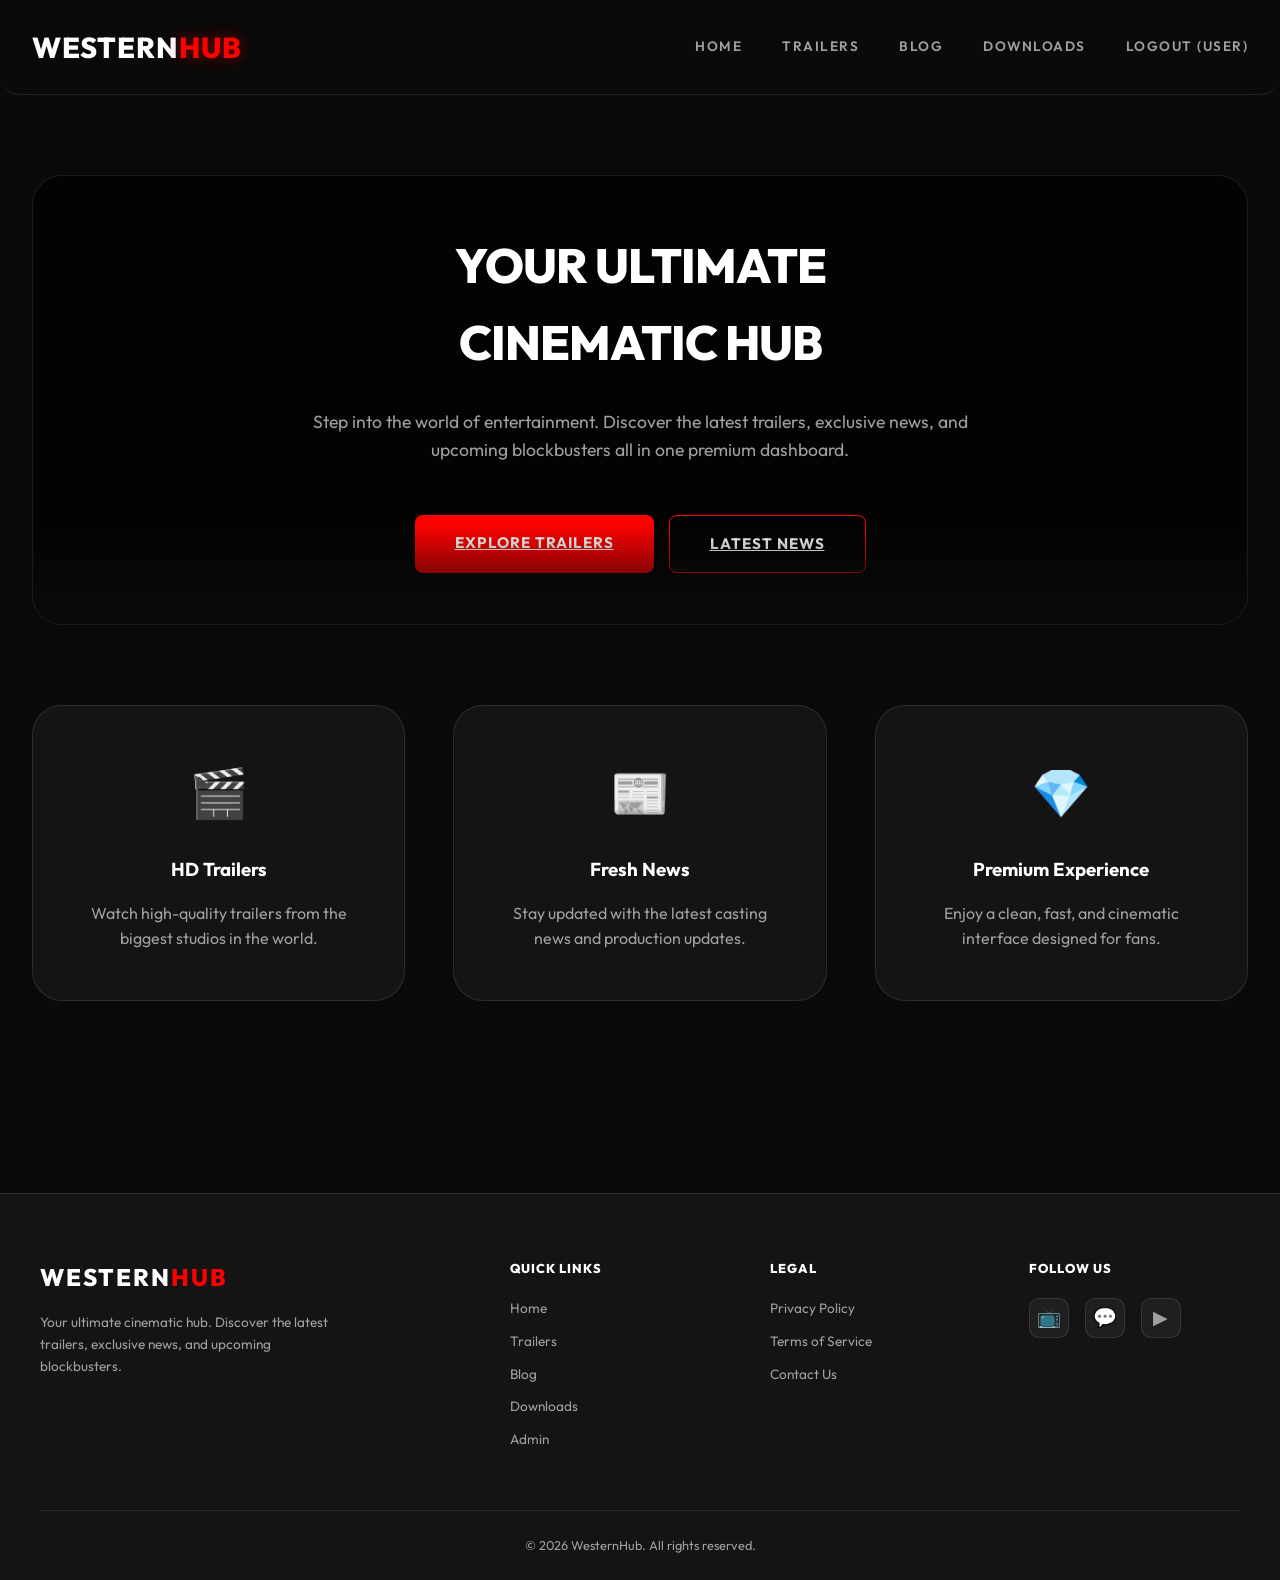
==== index.html @ 15fce3b7 "Add files via upload" ====
<!DOCTYPE html>
<html lang="en">
<head>
    <meta charset="UTF-8">
    <meta name="viewport" content="width=device-width, initial-scale=1.0">
    <title>WesternHub | Cinematic Gateway</title>
    <link rel="icon" type="image/png" href="image/favicon.png">
    <link rel="stylesheet" href="style.css">
    <!-- Auth removed: no redirect required -->
</head>
<body>
    <header>
        <div class="logo">WESTERN<span>HUB</span></div>
        <nav class="nav-links">
            <a href="index.html">Home</a>
            <a href="trailers.html">Trailers</a>
            <a href="blog.html">Blog</a>
            <a href="downloads.html">Downloads</a>
            <a href="admin.html" id="navAdmin" style="display:none;">Dashboard</a>
            <a href="#" id="navLogout" style="display:none;" onclick="logout()">Logout</a>
        </nav>
    </header>
    <script>
        if (sessionStorage.getItem('adminLoggedIn') === 'true') {
            document.getElementById('navAdmin').style.display = 'inline';
        }
        document.getElementById('navLogout').style.display = 'inline';
        document.getElementById('navLogout').textContent = 'Logout (' + (sessionStorage.getItem('userName') || 'User') + ')';
        function logout() {
            sessionStorage.clear();
            window.location.replace('index.html');
        }
    </script>

    <div class="container">
        <!-- Main Landing Hero -->
        <section class="hero" style="height: 50vh; display: flex; flex-direction: column; justify-content: center; text-align: center;">
            <h1 style="font-size: 3rem; letter-spacing: -1px;">YOUR ULTIMATE <br><span>CINEMATIC HUB</span></h1>
            <p style="max-width: 700px; margin: 1.2rem auto; font-size: 1.1rem; color: var(--text-gray);">
                Step into the world of entertainment. Discover the latest trailers, exclusive news, and upcoming blockbusters all in one premium dashboard.
            </p>
            <div style="display: flex; gap: 15px; justify-content: center; margin-top: 2rem;">
                <a href="trailers.html" class="btn" style="padding: 1rem 2.5rem; font-size: 0.95rem; width: auto;">Explore Trailers</a>
                <a href="blog.html" class="btn" style="padding: 1rem 2.5rem; font-size: 0.95rem; width: auto; background: transparent; border: 1px solid var(--primary-red);">Latest News</a>
            </div>
        </section>

        <!-- Feature Section -->
        <section style="display: grid; grid-template-columns: repeat(auto-fit, minmax(300px, 1fr)); gap: 3rem; margin-top: 5rem; padding-bottom: 5rem;">
            <div style="background: var(--bg-card); padding: 3rem; border-radius: 30px; border: 1px solid var(--glass-border); text-align: center;">
                <div style="font-size: 3rem; color: var(--primary-red); margin-bottom: 1.5rem;">🎬</div>
                <h3>HD Trailers</h3>
                <p style="color: var(--text-gray); margin-top: 1rem;">Watch high-quality trailers from the biggest studios in the world.</p>
            </div>
            <div style="background: var(--bg-card); padding: 3rem; border-radius: 30px; border: 1px solid var(--glass-border); text-align: center;">
                <div style="font-size: 3rem; color: var(--primary-red); margin-bottom: 1.5rem;">📰</div>
                <h3>Fresh News</h3>
                <p style="color: var(--text-gray); margin-top: 1rem;">Stay updated with the latest casting news and production updates.</p>
            </div>
            <div style="background: var(--bg-card); padding: 3rem; border-radius: 30px; border: 1px solid var(--glass-border); text-align: center;">
                <div style="font-size: 3rem; color: var(--primary-red); margin-bottom: 1.5rem;">💎</div>
                <h3>Premium Experience</h3>
                <p style="color: var(--text-gray); margin-top: 1rem;">Enjoy a clean, fast, and cinematic interface designed for fans.</p>
            </div>
        </section>
    </div>

     <!-- Legal Modal -->
    <div id="legalModal" class="modal">
        <div class="legal-modal-content">
            <span class="modal-close" onclick="closeLegal()">&times;</span>
            <div id="legalModalBody"></div>
        </div>
    </div>

    <script>
        const legalContent = {
            privacy: {
                title: 'Privacy Policy',
                body: '<p>Last updated: 2026</p><p>WesternHub respects your privacy. We do not collect, store, or share any personal data. All information entered on this site is stored locally in your browser and is never transmitted to any server.</p><p>We use localStorage to remember your preferences and saved content. This data never leaves your device.</p><p>If you have any questions, please contact us through the provided channels.</p>'
            },
            terms: {
                title: 'Terms of Service',
                body: '<p>Last updated: 2026</p><p>By using WesternHub, you agree to the following terms:</p><ul style="color: var(--text-gray); line-height: 2; padding-left: 1.5rem;"><li>This site is for personal, non-commercial use only.</li><li>All content is provided as-is without warranties.</li><li>You are responsible for any content you add.</li><li>We reserve the right to update these terms at any time.</li></ul>'
            },
            contact: {
                title: 'Contact Us',
                body: '<p>Join our Discord server to connect with the community!</p><p style="margin-top: 1.5rem;"><a href="#" style="display: inline-block; background: var(--primary-red); color: white; padding: 1rem 2.5rem; border-radius: 8px; text-decoration: none; font-weight: 700; text-transform: uppercase; letter-spacing: 1px; transition: var(--transition);">Join Discord</a></p>'
            }
        };

        function openLegal(type) {
            const content = legalContent[type];
            if (!content) return;
            document.getElementById('legalModalBody').innerHTML = '<h2 style="color: var(--primary-red); margin-bottom: 1.5rem;">' + content.title + '</h2>' + content.body;
            document.getElementById('legalModal').classList.add('active');
            document.body.style.overflow = 'hidden';
        }

        function closeLegal() {
            document.getElementById('legalModal').classList.remove('active');
            document.body.style.overflow = '';
        }

        document.getElementById('legalModal').addEventListener('click', function(e) {
            if (e.target === this) closeLegal();
        });
    </script>

     <script src="api.js"></script>
    <script src="app.js"></script>
     <footer>
         <div class="footer-content">
             <div class="footer-brand">
                 <div class="footer-logo">WESTERN<span>HUB</span></div>
                 <p>Your ultimate cinematic hub. Discover the latest trailers, exclusive news, and upcoming blockbusters.</p>
             </div>
             <div class="footer-col">
                 <h4>Quick Links</h4>
                 <a href="index.html">Home</a>
                 <a href="trailers.html">Trailers</a>
                 <a href="blog.html">Blog</a>
                 <a href="downloads.html">Downloads</a>
                 <a href="admin.html">Admin</a>
             </div>
             <div class="footer-col">
                 <h4>Legal</h4>
                  <a href="#" onclick="openLegal('privacy'); return false;">Privacy Policy</a>
                  <a href="#" onclick="openLegal('terms'); return false;">Terms of Service</a>
                  <a href="#" onclick="openLegal('contact'); return false;">Contact Us</a>
              </div>
             <div class="footer-col">
                 <h4>Follow Us</h4>
                 <div class="footer-social">
                     <a href="#" title="Twitch">📺</a>
                     <a href="#" title="Discord">💬</a>
                     <a href="#" title="YouTube">▶</a>
                 </div>
             </div>
         </div>
         <div class="footer-bottom">
             <p>&copy; 2026 WesternHub. All rights reserved.</p>
         </div>
     </footer>
</body>
</html>
---- style.css ----
@import url('https://fonts.googleapis.com/css2?family=Outfit:wght@300;400;600;800&family=Playfair+Display:ital,wght@0,400;0,700;1,400&family=Roboto+Mono:wght@400;700&family=Inter:wght@300;400;700&display=swap');

:root {
    --bg-dark: #0a0a0a;
    --bg-card: #141414;
    --primary-red: #ff0000;
    --primary-red-glow: rgba(255, 0, 0, 0.5);
    --text-white: #ffffff;
    --text-gray: #a0a0a0;
    --glass-bg: rgba(255, 255, 255, 0.05);
    --glass-border: rgba(255, 255, 255, 0.1);
    --transition: all 0.3s cubic-bezier(0.4, 0, 0.2, 1);
}

* {
    margin: 0;
    padding: 0;
    box-sizing: border-box;
    font-family: 'Outfit', sans-serif;
}

body {
    background-color: var(--bg-dark);
    color: var(--text-white);
    line-height: 1.6;
    overflow-x: hidden;
}

/* --- Layout --- */
.container {
    max-width: 1200px;
    margin: 0 auto;
    padding: 2rem;
}

.container {
    max-width: 1400px;
    margin: 0 auto;
    padding: 2rem;
}

/* --- Dashboard --- */
.dashboard-stats {
    display: grid;
    grid-template-columns: repeat(auto-fit, minmax(200px, 1fr));
    gap: 1.5rem;
    margin-bottom: 2rem;
}

.stat-card {
    background: var(--bg-card);
    border: 1px solid var(--glass-border);
    border-radius: 20px;
    padding: 1.5rem;
    display: flex;
    align-items: center;
    gap: 1rem;
    transition: var(--transition);
}

.stat-card:hover {
    border-color: var(--primary-red);
    transform: translateY(-5px);
    box-shadow: 0 10px 30px rgba(255, 0, 0, 0.1);
}

.stat-icon {
    width: 60px;
    height: 60px;
    border-radius: 15px;
    display: flex;
    align-items: center;
    justify-content: center;
    font-size: 1.8rem;
    flex-shrink: 0;
}

.stat-info {
    display: flex;
    flex-direction: column;
}

.stat-number {
    font-size: 2rem;
    font-weight: 800;
    line-height: 1;
}

.stat-label {
    font-size: 0.8rem;
    color: var(--text-gray);
    margin-top: 0.3rem;
    text-transform: uppercase;
    letter-spacing: 0.5px;
}

.dashboard-grid {
    display: grid;
    grid-template-columns: 1fr 1fr;
    gap: 1.5rem;
}

.dashboard-panel {
    background: var(--bg-card);
    border: 1px solid var(--glass-border);
    border-radius: 20px;
    padding: 1.5rem;
}

.recent-item {
    display: flex;
    align-items: center;
    gap: 1rem;
    padding: 0.8rem 0;
    border-bottom: 1px solid var(--glass-border);
}

.recent-item:last-child {
    border-bottom: none;
}

.recent-item img {
    width: 50px;
    height: 65px;
    object-fit: cover;
    border-radius: 8px;
    flex-shrink: 0;
}

.recent-item-info {
    display: flex;
    flex-direction: column;
    gap: 0.2rem;
}

.recent-item-info strong {
    font-size: 0.95rem;
}

.recent-item-info span {
    font-size: 0.75rem;
    color: var(--text-gray);
}

.sidebar-icon {
    display: inline-block;
    width: 20px;
    font-weight: 700;
}

@media (max-width: 768px) {
    .dashboard-grid {
        grid-template-columns: 1fr;
    }
    .dashboard-stats {
        grid-template-columns: 1fr 1fr;
    }
}

/* --- Admin Layout --- */
.admin-layout {
    display: flex;
    gap: 2rem;
    min-height: 80vh;
}

.admin-sidebar {
    width: 250px;
    background: var(--bg-card);
    border-radius: 20px;
    padding: 1.5rem;
    border: 1px solid var(--glass-border);
    height: fit-content;
}

.sidebar-link {
    display: block;
    padding: 1rem;
    color: var(--text-gray);
    text-decoration: none;
    border-radius: 10px;
    margin-bottom: 0.5rem;
    font-weight: 600;
    transition: var(--transition);
    cursor: pointer;
    font-size: 0.9rem;
}

.sidebar-label {
    font-size: 0.7rem;
    color: var(--text-gray);
    text-transform: uppercase;
    letter-spacing: 1px;
    margin: 1rem 0 0.5rem 1rem;
    font-weight: 800;
}

.sidebar-link:hover,
.sidebar-link.active {
    background: var(--primary-red);
    color: white;
    box-shadow: 0 5px 15px var(--primary-red-glow);
}

.admin-content {
    flex: 1;
}

.admin-section {
    display: none;
}

.admin-section.active {
    display: block;
}

/* --- Manage List --- */
.manage-list {
    display: flex;
    flex-direction: column;
    gap: 1rem;
}

.manage-item {
    background: var(--bg-card);
    border: 1px solid var(--glass-border);
    border-radius: 15px;
    padding: 1rem;
    display: flex;
    align-items: center;
    gap: 1.5rem;
    transition: var(--transition);
}

.manage-item:hover {
    border-color: var(--primary-red);
    transform: translateX(10px);
}

.manage-item img {
    width: 60px;
    height: 80px;
    object-fit: cover;
    border-radius: 8px;
}

.manage-item-info {
    flex: 1;
}

.manage-item-info h4 {
    font-size: 1.1rem;
    margin-bottom: 0.2rem;
}

.manage-item-info p {
    font-size: 0.8rem;
    color: var(--text-gray);
}

.manage-actions {
    display: flex;
    gap: 0.5rem;
}

.action-btn {
    padding: 0.5rem 1rem;
    border-radius: 5px;
    border: none;
    cursor: pointer;
    font-weight: 600;
    font-size: 0.8rem;
    transition: var(--transition);
}

.edit-btn {
    background: #ffa500;
    color: black;
}

.delete-btn {
    background: var(--primary-red);
    color: white;
}

.action-btn:hover {
    opacity: 0.8;
    transform: scale(1.05);
}

header {
    display: flex;
    justify-content: space-between;
    align-items: center;
    padding: 1.5rem 2rem;
    background: rgba(10, 10, 10, 0.8);
    backdrop-filter: blur(20px);
    border-bottom: 1px solid var(--glass-border);
    position: sticky;
    top: 0;
    z-index: 100;
    margin-bottom: 3rem;
    border-radius: 0 0 20px 20px;
}

.logo {
    font-size: 1.8rem;
    font-weight: 800;
    text-transform: uppercase;
    letter-spacing: 1px;
    cursor: pointer;
}

.logo span {
    color: var(--primary-red);
    text-shadow: 0 0 15px var(--primary-red-glow);
    animation: pulseGlow 2s infinite alternate;
}

@keyframes pulseGlow {
    from {
        text-shadow: 0 0 10px var(--primary-red-glow);
    }

    to {
        text-shadow: 0 0 25px var(--primary-red);
    }
}

.nav-links {
    display: flex;
    gap: 2.5rem;
}

.nav-links a {
    color: var(--text-gray);
    text-decoration: none;
    font-weight: 600;
    font-size: 0.85rem;
    text-transform: uppercase;
    letter-spacing: 1.5px;
    position: relative;
    transition: var(--transition);
}

.nav-links a::after {
    content: '';
    position: absolute;
    bottom: -5px;
    left: 0;
    width: 0;
    height: 2px;
    background: var(--primary-red);
    transition: var(--transition);
}

.nav-links a:hover {
    color: var(--text-white);
}

.nav-links a:hover::after {
    width: 100%;
}

/* --- Admin Form --- */
.admin-grid {
    display: grid;
    grid-template-columns: 1fr 1fr;
    gap: 3rem;
    align-items: start;
}

.form-container {
    background: var(--bg-card);
    padding: 2.5rem;
    border-radius: 20px;
    border: 1px solid var(--glass-border);
    box-shadow: 0 10px 30px rgba(0, 0, 0, 0.5);
}

.form-group {
    margin-bottom: 1.5rem;
}

label {
    display: block;
    margin-bottom: 0.5rem;
    color: var(--text-gray);
    font-size: 0.9rem;
}

input,
textarea,
select {
    width: 100%;
    padding: 0.8rem 1rem;
    background: var(--bg-dark);
    border: 1px solid var(--glass-border);
    border-radius: 8px;
    color: var(--text-white);
    outline: none;
    transition: var(--transition);
}

input:focus,
textarea:focus,
select:focus {
    border-color: var(--primary-red);
    box-shadow: 0 0 5px var(--primary-red-glow);
}

.date-select-group {
    display: flex;
    gap: 0.5rem;
}

.date-select-group select {
    flex: 1;
    min-width: 0;
    cursor: pointer;
    text-align: center;
}

input[type="date"] {
    color-scheme: dark;
    cursor: pointer;
    min-width: 0;
}

input[type="date"]::-webkit-calendar-picker-indicator {
    filter: invert(1);
    cursor: pointer;
    padding: 5px;
    border-radius: 4px;
    transition: var(--transition);
}

input[type="date"]::-webkit-calendar-picker-indicator:hover {
    background: rgba(255,0,0,0.2);
}

.btn {
    background: var(--primary-red);
    color: white;
    border: none;
    padding: 1rem 2rem;
    border-radius: 8px;
    cursor: pointer;
    font-weight: 700;
    width: 100%;
    transition: var(--transition);
    text-transform: uppercase;
    letter-spacing: 1px;
}

.btn:hover {
    transform: translateY(-3px);
    box-shadow: 0 10px 20px var(--primary-red-glow);
}

/* --- Hero Section --- */
.hero {
    height: 35vh;
    display: flex;
    flex-direction: column;
    justify-content: center;
    align-items: center;
    text-align: center;
    background: linear-gradient(rgba(0, 0, 0, 0.7), rgba(0, 0, 0, 0.7)), url('https://images.unsplash.com/photo-1485846234645-a62644f84728?q=80&w=2059&auto=format&fit=crop');
    background-size: cover;
    background-position: center;
    border-radius: 30px;
    margin-bottom: 3rem;
    border: 1px solid var(--glass-border);
    position: relative;
    overflow: hidden;
}

.hero::after {
    content: '';
    position: absolute;
    bottom: 0;
    left: 0;
    right: 0;
    height: 100px;
    background: linear-gradient(to top, var(--bg-dark), transparent);
}

.hero h1 {
    font-size: 2.5rem;
    font-weight: 800;
    margin-bottom: 0.5rem;
    text-transform: uppercase;
    letter-spacing: -1px;
}

.hero p {
    font-size: 1rem;
    color: var(--text-gray);
    max-width: 550px;
}

/* --- Filter Bar --- */
.filter-bar {
    display: flex;
    justify-content: center;
    gap: 1rem;
    margin-bottom: 3rem;
}

.filter-btn {
    background: var(--bg-card);
    border: 1px solid var(--glass-border);
    color: var(--text-white);
    padding: 0.8rem 2rem;
    border-radius: 50px;
    cursor: pointer;
    font-weight: 600;
    transition: var(--transition);
}

.filter-btn:hover,
.filter-btn.active {
    border-color: var(--primary-red);
    color: var(--primary-red);
    background: rgba(255, 0, 0, 0.05);
}

/* --- Refined Trailer Cards --- */
.trailer-grid {
    display: grid;
    grid-template-columns: repeat(auto-fill, minmax(280px, 1fr));
    gap: 3rem;
}

.trailer-card {
    background: var(--bg-card);
    border-radius: 20px;
    overflow: hidden;
    position: relative;
    border: 1px solid var(--glass-border);
    transition: transform 0.4s cubic-bezier(0.175, 0.885, 0.32, 1.275), box-shadow 0.4s ease;
    cursor: pointer;
}

.trailer-card:hover {
    transform: translateY(-15px);
    box-shadow: 0 20px 40px rgba(255, 0, 0, 0.2);
    border-color: var(--primary-red);
}

.card-img-wrapper {
    position: relative;
    height: 420px;
    overflow: hidden;
}

.card-img {
    width: 100%;
    height: 100%;
    object-fit: cover;
    transition: transform 0.6s ease;
}

.trailer-card:hover .card-img {
    transform: scale(1.1);
}

.card-overlay {
    position: absolute;
    inset: 0;
    background: linear-gradient(to top, rgba(0, 0, 0, 0.9) 0%, rgba(0, 0, 0, 0.4) 50%, transparent 100%);
    display: flex;
    flex-direction: column;
    justify-content: flex-end;
    padding: 2rem;
    transition: var(--transition);
}

.card-tag {
    background: var(--primary-red);
    color: white;
    padding: 0.3rem 1rem;
    border-radius: 5px;
    font-size: 0.7rem;
    font-weight: 800;
    text-transform: uppercase;
    width: fit-content;
    margin-bottom: 0.8rem;
    box-shadow: 0 5px 15px var(--primary-red-glow);
}

.card-title {
    font-size: 1.5rem;
    font-weight: 700;
    margin-bottom: 0.5rem;
    line-height: 1.2;
}

.card-desc {
    font-size: 0.9rem;
    color: var(--text-gray);
    opacity: 0;
    transform: translateY(20px);
    transition: all 0.4s ease;
}

.trailer-card:hover .card-desc {
    opacity: 1;
    transform: translateY(0);
}

/* --- Modal/Popup --- */
.modal {
    position: fixed;
    top: 0;
    left: 0;
    width: 100%;
    height: 100%;
    background: rgba(0, 0, 0, 0.9);
    backdrop-filter: blur(10px);
    display: none;
    justify-content: center;
    align-items: center;
    z-index: 1000;
    padding: 2rem;
}

.modal.active {
    display: flex;
}

.modal-content {
    background: var(--bg-card);
    max-width: 900px;
    width: 100%;
    border-radius: 20px;
    display: grid;
    grid-template-columns: 400px 1fr;
    overflow: hidden;
    border: 1px solid var(--primary-red);
    box-shadow: 0 0 50px var(--primary-red-glow);
    position: relative;
}

.legal-modal-content {
    background: var(--bg-card);
    max-width: 600px;
    width: 90%;
    border-radius: 20px;
    padding: 2.5rem;
    border: 1px solid var(--glass-border);
    position: relative;
    max-height: 80vh;
    overflow-y: auto;
    line-height: 1.8;
}

.legal-modal-content p {
    color: var(--text-gray);
    margin-bottom: 1rem;
    font-size: 0.95rem;
}

.modal-close {
    position: absolute;
    top: 1rem;
    right: 1.5rem;
    font-size: 2rem;
    cursor: pointer;
    color: var(--text-white);
    transition: var(--transition);
    z-index: 10;
}

.modal-close:hover {
    color: var(--primary-red);
}

.modal-img {
    width: 100%;
    height: 100%;
    object-fit: cover;
}

.modal-body {
    padding: 3rem;
    overflow-y: auto;
    max-height: 80vh;
}

.modal-info-item {
    margin-bottom: 1.5rem;
}

.info-label {
    color: var(--primary-red);
    text-transform: uppercase;
    font-size: 0.75rem;
    font-weight: 800;
    letter-spacing: 1px;
    display: block;
    margin-bottom: 0.3rem;
}

.info-value {
    font-size: 1.1rem;
    font-weight: 400;
}

.modal-title {
    font-size: 2.5rem;
    font-weight: 800;
    margin-bottom: 1rem;
    line-height: 1.1;
}

/* --- Hidden Class --- */
.hidden {
    display: none !important;
}

/* --- Auth Tabs --- */
.auth-tabs {
    display: flex;
    gap: 0;
    margin-bottom: 1.5rem;
    border-radius: 10px;
    overflow: hidden;
    border: 1px solid var(--glass-border);
}

.auth-tab {
    flex: 1;
    padding: 0.8rem;
    background: transparent;
    border: none;
    color: var(--text-gray);
    font-weight: 700;
    font-size: 0.85rem;
    text-transform: uppercase;
    letter-spacing: 1px;
    cursor: pointer;
    transition: var(--transition);
    font-family: inherit;
}

.auth-tab.active {
    background: var(--primary-red);
    color: white;
}

.auth-tab:not(.active):hover {
    background: rgba(255,255,255,0.05);
}

/* --- Login Page --- */
.login-wrapper {
    height: 100vh;
    display: flex;
    justify-content: center;
    align-items: center;
    background: linear-gradient(rgba(0, 0, 0, 0.75), rgba(0, 0, 0, 0.75)), url('https://images.unsplash.com/photo-1536440136628-849c177e76a1?q=80&w=1925&auto=format&fit=crop');
    background-size: cover;
    background-position: center;
    position: relative;
}

.login-wrapper::before {
    content: '';
    position: absolute;
    inset: 0;
    background: radial-gradient(ellipse at center, transparent 0%, rgba(0,0,0,0.8) 100%);
    pointer-events: none;
}

.login-card {
    background: rgba(20, 20, 20, 0.9);
    backdrop-filter: blur(20px);
    padding: 3rem;
    border-radius: 20px;
    border: 1px solid var(--glass-border);
    box-shadow: 0 0 60px rgba(255, 0, 0, 0.15);
    width: 100%;
    max-width: 400px;
    text-align: center;
    position: relative;
    z-index: 1;
    transition: var(--transition);
}

.login-card:hover {
    border-color: var(--primary-red);
    box-shadow: 0 0 60px var(--primary-red-glow);
}

.login-card h1 {
    margin-bottom: 2rem;
    font-size: 2rem;
    text-transform: uppercase;
    letter-spacing: 2px;
}

.login-card h1 span {
    color: var(--primary-red);
}

.logout-btn {
    background: transparent;
    color: var(--text-gray);
    border: 1px solid var(--glass-border);
    padding: 0.5rem 1rem;
    border-radius: 5px;
    cursor: pointer;
    font-size: 0.8rem;
    margin-left: 2rem;
    transition: var(--transition);
}

.logout-btn:hover {
    color: var(--primary-red);
    border-color: var(--primary-red);
}

/* --- Blog Specific Modal --- */
.blog-modal-content {
    background: var(--bg-card);
    max-width: 900px;
    width: 95%;
    border-radius: 25px;
    overflow: hidden;
    border: 1px solid var(--glass-border);
    box-shadow: 0 0 60px rgba(255, 0, 0, 0.3);
    position: relative;
    animation: modalFadeIn 0.4s ease;
}

@keyframes modalFadeIn {
    from {
        opacity: 0;
        transform: translateY(30px);
    }

    to {
        opacity: 1;
        transform: translateY(0);
    }
}

.blog-modal-header {
    width: 100%;
    height: 450px;
    position: relative;
}

.blog-modal-header img {
    width: 100%;
    height: 100%;
    object-fit: cover;
}

.blog-modal-header::after {
    content: '';
    position: absolute;
    inset: 0;
    background: linear-gradient(to top, var(--bg-card) 0%, transparent 100%);
}

.blog-modal-body {
    padding: 3rem 4rem;
    max-height: 50vh;
    overflow-y: auto;
}

.blog-modal-body::-webkit-scrollbar {
    width: 6px;
}

.blog-modal-body::-webkit-scrollbar-thumb {
    background: var(--primary-red);
    border-radius: 10px;
}

.blog-modal-title {
    font-size: 3.5rem;
    font-weight: 800;
    margin-bottom: 1.5rem;
    line-height: 1.1;
    color: var(--text-white);
}

.blog-modal-content-text {
    font-size: 1.15rem;
    line-height: 1.9;
    color: var(--text-gray);
    white-space: pre-line;
}

/* --- Block Editor Controls --- */
.block-controls {
    display: flex;
    gap: 10px;
    margin-bottom: 10px;
    flex-wrap: wrap;
    background: rgba(0,0,0,0.2);
    padding: 8px;
    border-radius: 5px;
    border: 1px solid var(--glass-border);
}

.block-control-item {
    display: flex;
    flex-direction: column;
    gap: 2px;
}

.block-control-item label {
    font-size: 0.6rem;
    color: var(--text-gray);
    margin: 0;
    text-transform: uppercase;
    font-weight: 800;
}

.block-control-item select, .block-control-item input[type="color"] {
    padding: 2px 5px;
    font-size: 0.7rem;
    height: 25px;
    background: var(--bg-dark);
    border: 1px solid var(--glass-border);
    color: white;
    border-radius: 4px;
}
.preview-container {
    position: sticky;
    top: 2rem;
    align-self: start;
}
/* --- Premium Blog Cards --- */
.blog-card {
    height: 500px; /* Slightly shorter than trailer cards */
    background: var(--bg-card);
    border-radius: 20px;
    overflow: hidden;
    position: relative;
    cursor: pointer;
    border: 1px solid var(--glass-border);
    transition: var(--transition);
}

.blog-card:hover {
    transform: translateY(-10px);
    border-color: var(--primary-red);
    box-shadow: 0 10px 40px rgba(255, 0, 0, 0.2);
}

.blog-card .card-img-wrapper {
    height: 100%;
}

.blog-card .card-date {
    position: absolute;
    top: 1.5rem;
    left: 1.5rem;
    background: rgba(0, 0, 0, 0.7);
    backdrop-filter: blur(5px);
    padding: 0.5rem 1rem;
    border-radius: 50px;
    font-size: 0.7rem;
    font-weight: 700;
    color: var(--primary-red);
    z-index: 10;
    border: 1px solid var(--primary-red);
}

.blog-card:hover .card-overlay {
    background: rgba(0, 0, 0, 0.85);
    height: 100%;
    display: flex;
    flex-direction: column;
    justify-content: center;
    backdrop-filter: blur(8px);
}

.blog-card .read-news {
    margin-top: 1.5rem;
    font-size: 0.9rem;
    font-weight: 800;
    color: var(--primary-red);
    text-transform: uppercase;
    letter-spacing: 2px;
    display: flex;
    align-items: center;
    gap: 10px;
    opacity: 0;
    transform: translateY(10px);
    transition: var(--transition);
}

.blog-card:hover .read-news {
    opacity: 1;
    transform: translateY(0);
}

.blog-card .card-desc {
    transition: var(--transition);
    max-height: 100px;
    overflow: hidden;
}

.blog-card:hover .card-desc {
    opacity: 1;
    color: var(--text-white);
}

footer {
    background: var(--bg-card);
    border-top: 1px solid var(--glass-border);
    margin-top: 5rem;
    padding: 4rem 2rem 0;
}

.footer-content {
    max-width: 1200px;
    margin: 0 auto;
    display: grid;
    grid-template-columns: 2fr 1fr 1fr 1fr;
    gap: 3rem;
    padding-bottom: 3rem;
    border-bottom: 1px solid var(--glass-border);
}

.footer-logo {
    font-size: 1.5rem;
    font-weight: 800;
    letter-spacing: 2px;
    margin-bottom: 1rem;
}

.footer-logo span {
    color: var(--primary-red);
}

.footer-brand p {
    color: var(--text-gray);
    font-size: 0.85rem;
    line-height: 1.6;
    max-width: 300px;
}

.footer-col h4 {
    color: var(--text-white);
    font-size: 0.8rem;
    text-transform: uppercase;
    letter-spacing: 1px;
    margin-bottom: 1.2rem;
    font-weight: 800;
}

.footer-col a {
    display: block;
    color: var(--text-gray);
    text-decoration: none;
    font-size: 0.85rem;
    margin-bottom: 0.7rem;
    transition: var(--transition);
}

.footer-col a:hover {
    color: var(--primary-red);
    transform: translateX(5px);
}

.footer-social {
    display: flex;
    gap: 1rem;
}

.footer-social a {
    width: 40px;
    height: 40px;
    border-radius: 10px;
    background: rgba(255,255,255,0.05);
    border: 1px solid var(--glass-border);
    display: flex;
    align-items: center;
    justify-content: center;
    font-size: 1.2rem;
    transition: var(--transition);
    margin-bottom: 0;
}

.footer-social a:hover {
    background: var(--primary-red);
    border-color: var(--primary-red);
    transform: translateY(-3px);
    box-shadow: 0 5px 15px var(--primary-red-glow);
}

.footer-bottom {
    max-width: 1200px;
    margin: 0 auto;
    padding: 1.5rem 0;
    text-align: center;
}

.footer-bottom p {
    color: var(--text-gray);
    font-size: 0.8rem;
}

@media (max-width: 768px) {
    .footer-content {
        grid-template-columns: 1fr 1fr;
        gap: 2rem;
    }
    .footer-brand {
        grid-column: 1 / -1;
    }
}

@media (max-width: 480px) {
    .footer-content {
        grid-template-columns: 1fr;
        text-align: center;
    }
    .footer-social {
        justify-content: center;
    }
    .footer-brand p {
        max-width: none;
    }
}

/* --- Download Cards --- */
.download-card-footer {
    display: flex;
    justify-content: space-between;
    align-items: center;
    padding: 1rem;
    background: var(--bg-card);
    border-top: 1px solid var(--glass-border);
    border-radius: 0 0 20px 20px;
    gap: 0.5rem;
}

.download-status {
    font-size: 0.7rem;
    text-transform: uppercase;
    letter-spacing: 1px;
    font-weight: 700;
    padding: 0.3rem 0.8rem;
    border-radius: 5px;
}

.status-available {
    color: #00ff88;
    background: rgba(0, 255, 136, 0.1);
}

.status-out {
    color: var(--text-gray);
    background: rgba(255, 255, 255, 0.05);
}

.download-btn {
    background: #00cc66;
    color: white;
    border: none;
    padding: 0.6rem 1.5rem;
    border-radius: 8px;
    cursor: pointer;
    font-weight: 700;
    font-size: 0.8rem;
    text-transform: uppercase;
    letter-spacing: 1px;
    transition: var(--transition);
    white-space: nowrap;
    font-family: inherit;
}

.download-btn:hover {
    background: #00e673;
    transform: translateY(-2px);
    box-shadow: 0 5px 15px rgba(0, 204, 102, 0.3);
}

.download-btn.disabled,
.download-btn:disabled {
    background: var(--text-gray);
    cursor: not-allowed;
    transform: none;
    box-shadow: none;
}

.download-btn-large {
    width: 100%;
    padding: 1rem;
    font-size: 1rem;
    margin-top: 1.5rem;
}

/* --- Download Modal --- */
.download-modal-content {
    background: var(--bg-card);
    max-width: 800px;
    width: 95%;
    border-radius: 20px;
    border: 1px solid var(--glass-border);
    max-height: 90vh;
    overflow-y: auto;
    position: relative;
    padding: 2rem;
}

.download-modal-layout {
    display: grid;
    grid-template-columns: 300px 1fr;
    gap: 2rem;
    align-items: start;
}

.download-modal-img img {
    width: 100%;
    border-radius: 15px;
    border: 1px solid var(--glass-border);
}

.download-modal-info h2 {
    font-size: 1.8rem;
    margin: 0.8rem 0;
}

.download-modal-desc {
    color: var(--text-gray);
    line-height: 1.7;
    margin: 1rem 0;
}

.download-modal-meta {
    display: flex;
    flex-direction: column;
    gap: 0.8rem;
    margin: 1.5rem 0;
    padding: 1rem;
    background: rgba(255,255,255,0.03);
    border-radius: 10px;
    border: 1px solid var(--glass-border);
}

.meta-item {
    display: flex;
    justify-content: space-between;
    align-items: center;
}

.meta-label {
    font-size: 0.8rem;
    color: var(--text-gray);
    text-transform: uppercase;
    letter-spacing: 1px;
}

.meta-value {
    font-size: 0.9rem;
    font-weight: 600;
}

@media (max-width: 768px) {
    .download-modal-layout {
        grid-template-columns: 1fr;
    }
    .download-modal-img img {
        max-height: 300px;
        object-fit: cover;
    }
}

@media (max-width: 1000px) {
    .admin-grid {
        grid-template-columns: 1fr;
    }
    .modal-content {
        grid-template-columns: 1fr;
    }
    .modal-img {
        height: 300px;
    }
    .admin-layout {
        flex-direction: column;
    }
    .admin-sidebar {
        width: 100%;
    }
}
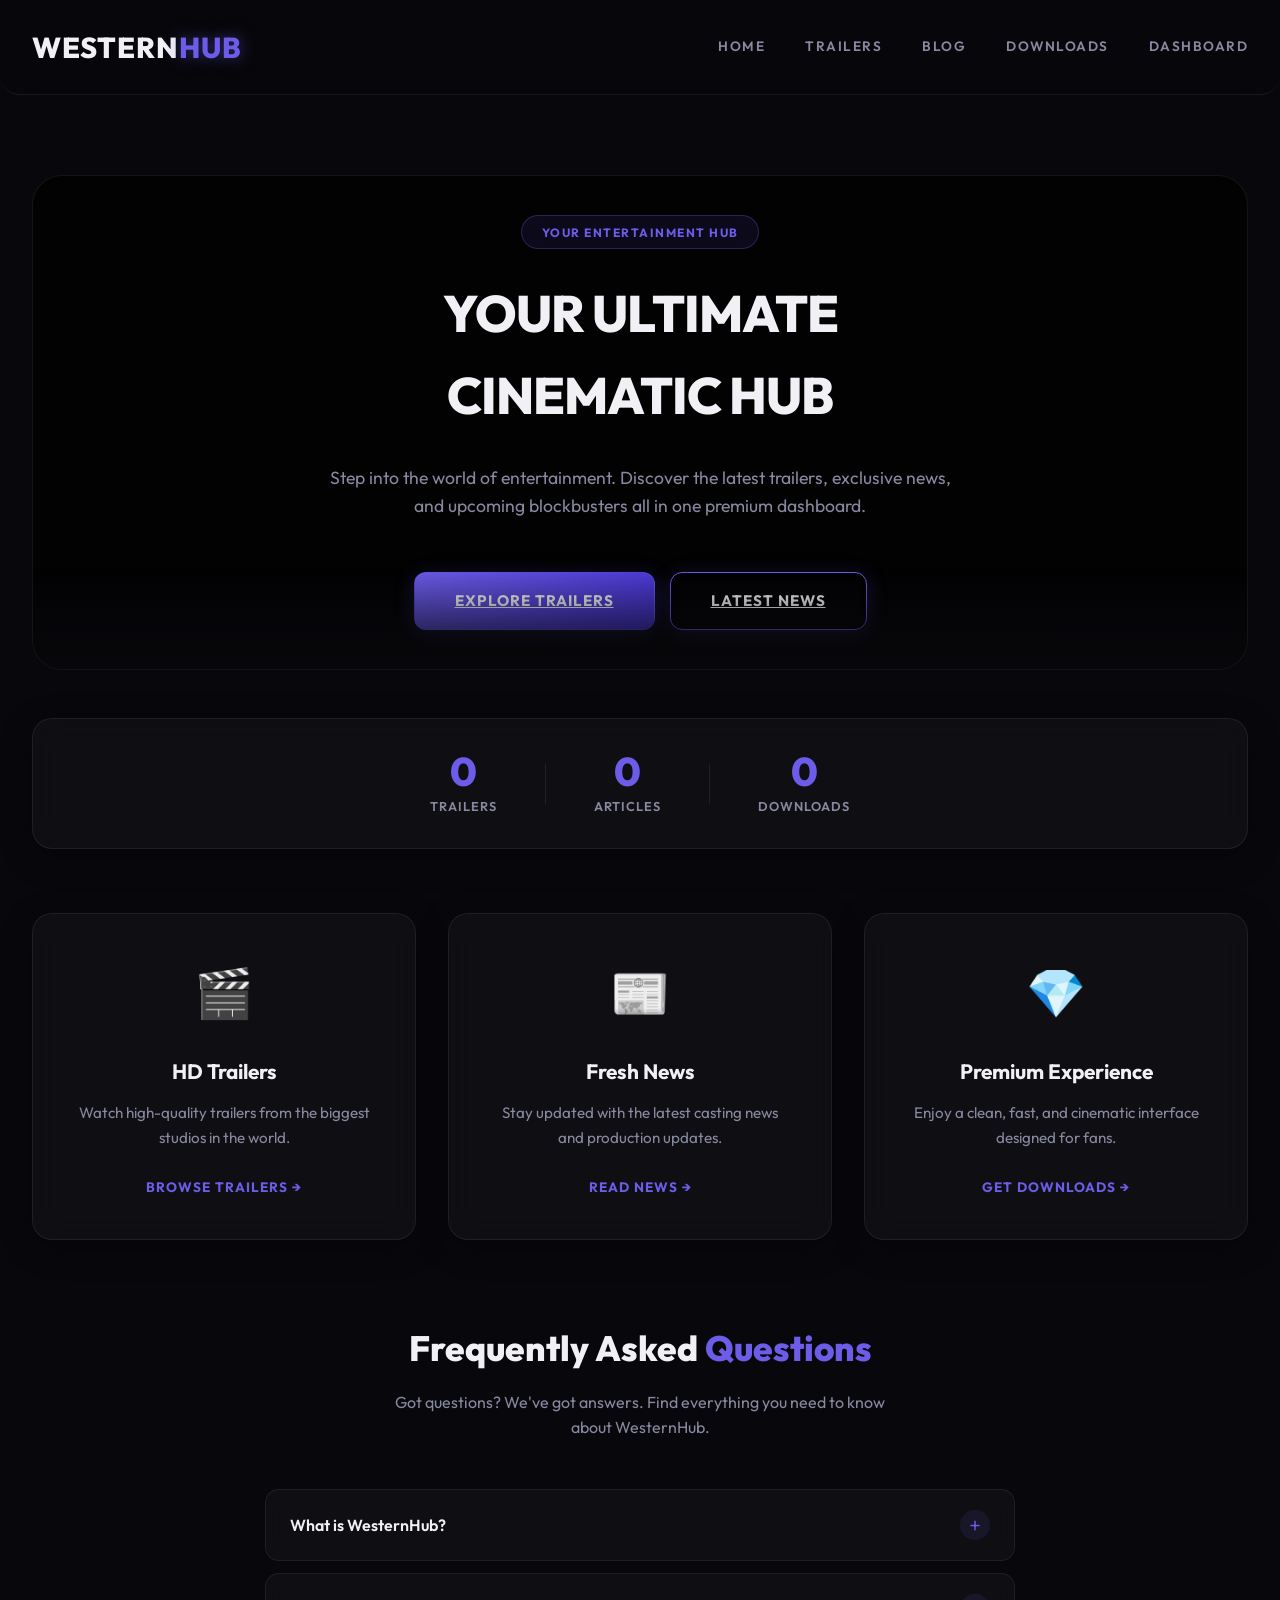
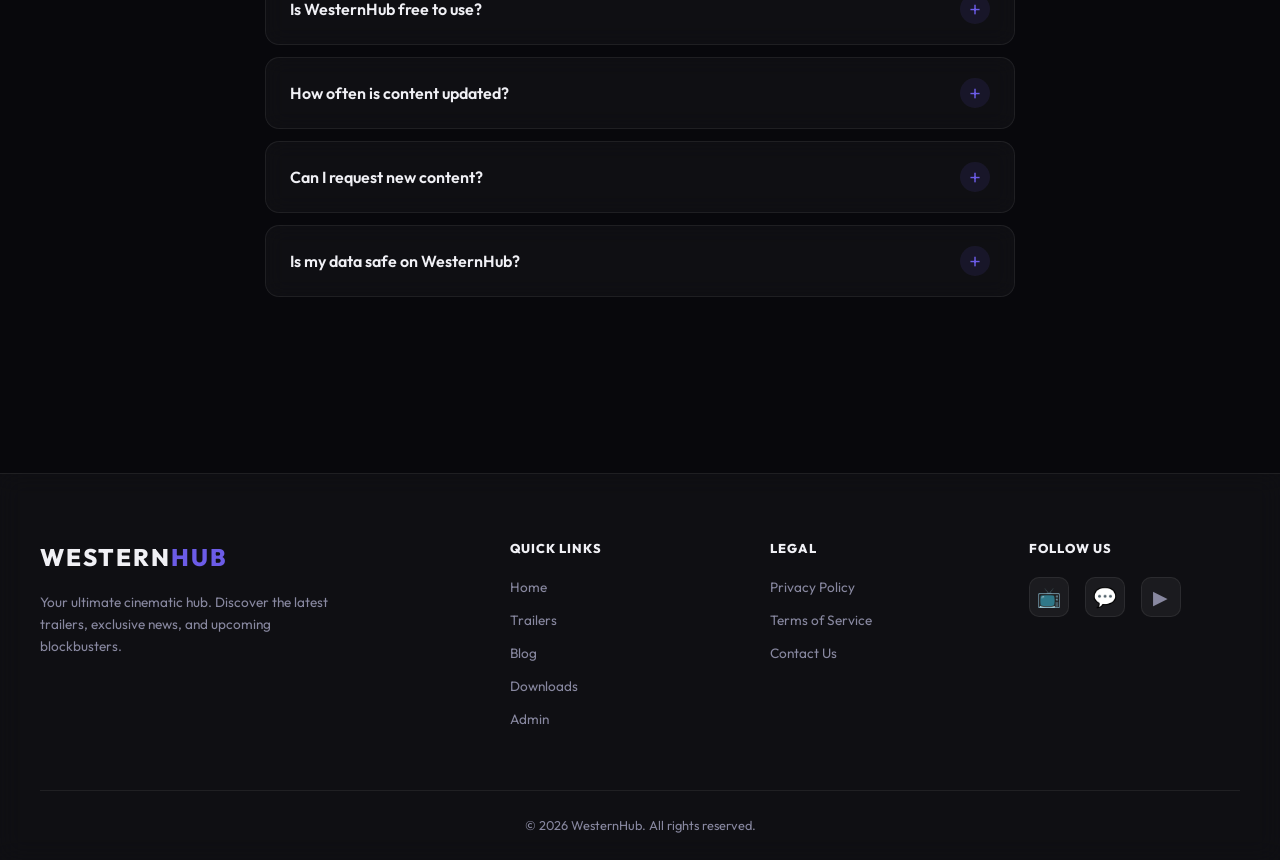
==== commit 2e9ddde0: "Add files via upload" ====
--- a/index.html
+++ b/index.html
@@ -16,16 +16,15 @@
             <a href="trailers.html">Trailers</a>
             <a href="blog.html">Blog</a>
             <a href="downloads.html">Downloads</a>
-            <a href="admin.html" id="navAdmin" style="display:none;">Dashboard</a>
+            <a href="admin.html" id="navAdmin">Dashboard</a>
             <a href="#" id="navLogout" style="display:none;" onclick="logout()">Logout</a>
         </nav>
     </header>
     <script>
         if (sessionStorage.getItem('adminLoggedIn') === 'true') {
-            document.getElementById('navAdmin').style.display = 'inline';
-        }
-        document.getElementById('navLogout').style.display = 'inline';
-        document.getElementById('navLogout').textContent = 'Logout (' + (sessionStorage.getItem('userName') || 'User') + ')';
+            document.getElementById('navLogout').style.display = 'inline';
+            document.getElementById('navLogout').textContent = 'Logout (' + (sessionStorage.getItem('userName') || 'User') + ')';
+        }
         function logout() {
             sessionStorage.clear();
             window.location.replace('index.html');
@@ -34,9 +33,10 @@
 
     <div class="container">
         <!-- Main Landing Hero -->
-        <section class="hero" style="height: 50vh; display: flex; flex-direction: column; justify-content: center; text-align: center;">
-            <h1 style="font-size: 3rem; letter-spacing: -1px;">YOUR ULTIMATE <br><span>CINEMATIC HUB</span></h1>
-            <p style="max-width: 700px; margin: 1.2rem auto; font-size: 1.1rem; color: var(--text-gray);">
+        <section class="hero" style="height: 55vh;">
+            <div class="hero-badge">Your Entertainment Hub</div>
+            <h1 style="font-size: 3.2rem; letter-spacing: -1px;">YOUR ULTIMATE <br><span>CINEMATIC HUB</span></h1>
+            <p style="max-width: 650px; margin: 1.2rem auto; font-size: 1.1rem; color: var(--text-gray);">
                 Step into the world of entertainment. Discover the latest trailers, exclusive news, and upcoming blockbusters all in one premium dashboard.
             </p>
             <div style="display: flex; gap: 15px; justify-content: center; margin-top: 2rem;">
@@ -45,22 +45,99 @@
             </div>
         </section>
 
+        <!-- Stats Bar -->
+        <section class="home-stats-bar">
+            <div class="home-stat">
+                <span class="home-stat-number" id="homeTrailers">0</span>
+                <span class="home-stat-label">Trailers</span>
+            </div>
+            <div class="home-stat-divider"></div>
+            <div class="home-stat">
+                <span class="home-stat-number" id="homeBlogs">0</span>
+                <span class="home-stat-label">Articles</span>
+            </div>
+            <div class="home-stat-divider"></div>
+            <div class="home-stat">
+                <span class="home-stat-number" id="homeDownloads">0</span>
+                <span class="home-stat-label">Downloads</span>
+            </div>
+        </section>
+
         <!-- Feature Section -->
-        <section style="display: grid; grid-template-columns: repeat(auto-fit, minmax(300px, 1fr)); gap: 3rem; margin-top: 5rem; padding-bottom: 5rem;">
-            <div style="background: var(--bg-card); padding: 3rem; border-radius: 30px; border: 1px solid var(--glass-border); text-align: center;">
-                <div style="font-size: 3rem; color: var(--primary-red); margin-bottom: 1.5rem;">🎬</div>
+        <section class="home-features">
+            <div class="home-feature-card">
+                <div class="home-feature-icon">&#127916;</div>
                 <h3>HD Trailers</h3>
-                <p style="color: var(--text-gray); margin-top: 1rem;">Watch high-quality trailers from the biggest studios in the world.</p>
-            </div>
-            <div style="background: var(--bg-card); padding: 3rem; border-radius: 30px; border: 1px solid var(--glass-border); text-align: center;">
-                <div style="font-size: 3rem; color: var(--primary-red); margin-bottom: 1.5rem;">📰</div>
+                <p>Watch high-quality trailers from the biggest studios in the world.</p>
+                <a href="trailers.html" class="home-feature-link">Browse Trailers &#8594;</a>
+            </div>
+            <div class="home-feature-card">
+                <div class="home-feature-icon">&#128240;</div>
                 <h3>Fresh News</h3>
-                <p style="color: var(--text-gray); margin-top: 1rem;">Stay updated with the latest casting news and production updates.</p>
-            </div>
-            <div style="background: var(--bg-card); padding: 3rem; border-radius: 30px; border: 1px solid var(--glass-border); text-align: center;">
-                <div style="font-size: 3rem; color: var(--primary-red); margin-bottom: 1.5rem;">💎</div>
+                <p>Stay updated with the latest casting news and production updates.</p>
+                <a href="blog.html" class="home-feature-link">Read News &#8594;</a>
+            </div>
+            <div class="home-feature-card">
+                <div class="home-feature-icon">&#128142;</div>
                 <h3>Premium Experience</h3>
-                <p style="color: var(--text-gray); margin-top: 1rem;">Enjoy a clean, fast, and cinematic interface designed for fans.</p>
+                <p>Enjoy a clean, fast, and cinematic interface designed for fans.</p>
+                <a href="downloads.html" class="home-feature-link">Get Downloads &#8594;</a>
+            </div>
+        </section>
+
+        <!-- FAQ Section -->
+        <section class="home-faq">
+            <div class="home-faq-header">
+                <h2>Frequently Asked <span>Questions</span></h2>
+                <p>Got questions? We've got answers. Find everything you need to know about WesternHub.</p>
+            </div>
+            <div class="faq-list">
+                <div class="faq-item">
+                    <button class="faq-question" onclick="toggleFaq(this)">
+                        <span>What is WesternHub?</span>
+                        <span class="faq-icon">+</span>
+                    </button>
+                    <div class="faq-answer">
+                        <p>WesternHub is your ultimate cinematic hub for discovering the latest movie and TV trailers, exclusive entertainment news, and premium downloadable content. Everything is organized in one sleek, easy-to-use dashboard.</p>
+                    </div>
+                </div>
+                <div class="faq-item">
+                    <button class="faq-question" onclick="toggleFaq(this)">
+                        <span>Is WesternHub free to use?</span>
+                        <span class="faq-icon">+</span>
+                    </button>
+                    <div class="faq-answer">
+                        <p>Yes! WesternHub is completely free to browse and use. You can explore trailers, read news articles, and download free content. Some premium downloads may be available for a small fee.</p>
+                    </div>
+                </div>
+                <div class="faq-item">
+                    <button class="faq-question" onclick="toggleFaq(this)">
+                        <span>How often is content updated?</span>
+                        <span class="faq-icon">+</span>
+                    </button>
+                    <div class="faq-answer">
+                        <p>We constantly update our library with the latest trailers, breaking news, and new downloads. Check back regularly or follow us on social media to stay in the loop.</p>
+                    </div>
+                </div>
+                <div class="faq-item">
+                    <button class="faq-question" onclick="toggleFaq(this)">
+                        <span>Can I request new content?</span>
+                        <span class="faq-icon">+</span>
+                    </button>
+                    <div class="faq-answer">
+                        <p>Absolutely! We love hearing from our community. Join our Discord server or use the Contact Us link in the footer to send us your suggestions and content requests.</p>
+                    </div>
+                </div>
+                <div class="faq-item">
+                    <button class="faq-question" onclick="toggleFaq(this)">
+                        <span>Is my data safe on WesternHub?</span>
+                        <span class="faq-icon">+</span>
+                    </button>
+                    <div class="faq-answer">
+                        <p>Your privacy matters to us. We do not collect or share any personal data. All your preferences and saved content are stored locally in your browser and never leave your device.</p>
+                    </div>
+                </div>
+
             </div>
         </section>
     </div>
@@ -77,11 +154,43 @@
         const legalContent = {
             privacy: {
                 title: 'Privacy Policy',
-                body: '<p>Last updated: 2026</p><p>WesternHub respects your privacy. We do not collect, store, or share any personal data. All information entered on this site is stored locally in your browser and is never transmitted to any server.</p><p>We use localStorage to remember your preferences and saved content. This data never leaves your device.</p><p>If you have any questions, please contact us through the provided channels.</p>'
+                body: '<p><em>Last updated: June 2026</em></p>' +
+                    '<h3 style="color: var(--text-white); margin: 1.5rem 0 0.8rem; font-size: 1.1rem;">1. Introduction</h3>' +
+                    '<p>WesternHub ("we," "our," or "us") is committed to protecting your privacy. This Privacy Policy explains how we handle information when you use our website and services. By accessing WesternHub, you agree to the practices described in this policy.</p>' +
+                    '<h3 style="color: var(--text-white); margin: 1.5rem 0 0.8rem; font-size: 1.1rem;">2. Information We Collect</h3>' +
+                    '<p>WesternHub operates on a privacy-first model. We do not collect, store, or transmit any personally identifiable information (PII) to our servers. All data you enter on this site — including saved content, preferences, and settings — is stored locally in your web browser using localStorage and sessionStorage technologies.</p>' +
+                    '<h3 style="color: var(--text-white); margin: 1.5rem 0 0.8rem; font-size: 1.1rem;">3. How Your Data Is Used</h3>' +
+                    '<p>Since all data remains on your local device, we have no access to your personal content. Local browser data is used solely to maintain your session, remember your preferences, and provide the core functionality of the platform.</p>' +
+                    '<h3 style="color: var(--text-white); margin: 1.5rem 0 0.8rem; font-size: 1.1rem;">4. Third-Party Services</h3>' +
+                    '<p>WesternHub may embed content from third-party platforms such as YouTube. These services may collect usage data independently according to their own privacy policies. We encourage you to review the privacy policies of any third-party services you interact with through our platform.</p>' +
+                    '<h3 style="color: var(--text-white); margin: 1.5rem 0 0.8rem; font-size: 1.1rem;">5. Data Security</h3>' +
+                    '<p>We implement reasonable security measures to protect the integrity of our platform. However, since your data is stored locally on your device, you are responsible for maintaining the security of your own browser and device.</p>' +
+                    '<h3 style="color: var(--text-white); margin: 1.5rem 0 0.8rem; font-size: 1.1rem;">6. Changes to This Policy</h3>' +
+                    '<p>We reserve the right to update this Privacy Policy at any time. Changes will be reflected on this page with an updated revision date. Continued use of WesternHub after changes constitutes acceptance of the revised policy.</p>' +
+                    '<h3 style="color: var(--text-white); margin: 1.5rem 0 0.8rem; font-size: 1.1rem;">7. Contact</h3>' +
+                    '<p>If you have questions about this policy, please reach out via our Discord server or the Contact Us page.</p>'
             },
             terms: {
                 title: 'Terms of Service',
-                body: '<p>Last updated: 2026</p><p>By using WesternHub, you agree to the following terms:</p><ul style="color: var(--text-gray); line-height: 2; padding-left: 1.5rem;"><li>This site is for personal, non-commercial use only.</li><li>All content is provided as-is without warranties.</li><li>You are responsible for any content you add.</li><li>We reserve the right to update these terms at any time.</li></ul>'
+                body: '<p><em>Last updated: June 2026</em></p>' +
+                    '<h3 style="color: var(--text-white); margin: 1.5rem 0 0.8rem; font-size: 1.1rem;">1. Acceptance of Terms</h3>' +
+                    '<p>By accessing and using WesternHub, you acknowledge that you have read, understood, and agree to be bound by these Terms of Service. If you do not agree with any part of these terms, you must discontinue use of the platform immediately.</p>' +
+                    '<h3 style="color: var(--text-white); margin: 1.5rem 0 0.8rem; font-size: 1.1rem;">2. Description of Service</h3>' +
+                    '<p>WesternHub is an entertainment content aggregation platform that provides access to trailers, news articles, and downloadable resources. We reserve the right to modify, suspend, or discontinue any part of the service at our sole discretion and without prior notice.</p>' +
+                    '<h3 style="color: var(--text-white); margin: 1.5rem 0 0.8rem; font-size: 1.1rem;">3. User Responsibilities</h3>' +
+                    '<p>You are solely responsible for your activity on WesternHub. This includes any content you submit, save, or distribute through the platform. You agree not to use WesternHub for any unlawful purpose or in any manner that could damage, disable, or impair the service.</p>' +
+                    '<h3 style="color: var(--text-white); margin: 1.5rem 0 0.8rem; font-size: 1.1rem;">4. Intellectual Property</h3>' +
+                    '<p>All content displayed on WesternHub — including but not limited to trailers, images, logos, and written material — is the property of its respective owners and is protected by applicable intellectual property laws. You may not reproduce, distribute, or create derivative works without explicit permission.</p>' +
+                    '<h3 style="color: var(--text-white); margin: 1.5rem 0 0.8rem; font-size: 1.1rem;">5. Disclaimer of Warranties</h3>' +
+                    '<p>WesternHub is provided on an "as is" and "as available" basis. We make no warranties, expressed or implied, regarding the reliability, accuracy, or availability of the platform. Your use of the service is at your own risk.</p>' +
+                    '<h3 style="color: var(--text-white); margin: 1.5rem 0 0.8rem; font-size: 1.1rem;">6. Limitation of Liability</h3>' +
+                    '<p>To the fullest extent permitted by law, WesternHub and its operators shall not be held liable for any indirect, incidental, special, or consequential damages arising from your use of or inability to use the platform.</p>' +
+                    '<h3 style="color: var(--text-white); margin: 1.5rem 0 0.8rem; font-size: 1.1rem;">7. Termination</h3>' +
+                    '<p>We reserve the right to restrict or terminate your access to WesternHub at any time, without notice, for conduct that we believe violates these terms or is harmful to other users, us, or third parties.</p>' +
+                    '<h3 style="color: var(--text-white); margin: 1.5rem 0 0.8rem; font-size: 1.1rem;">8. Changes to Terms</h3>' +
+                    '<p>We may revise these Terms of Service at any time. Updated terms will be posted on this page with a revised date. Your continued use of WesternHub after any changes indicates your acceptance of the updated terms.</p>' +
+                    '<h3 style="color: var(--text-white); margin: 1.5rem 0 0.8rem; font-size: 1.1rem;">9. Contact</h3>' +
+                    '<p>For inquiries regarding these terms, please contact us through our Discord server or the Contact Us page.</p>'
             },
             contact: {
                 title: 'Contact Us',
@@ -107,8 +216,52 @@
         });
     </script>
 
-     <script src="api.js"></script>
-    <script src="app.js"></script>
+     <script src="app.js"></script>
+    <script>
+        // FAQ Accordion
+        function toggleFaq(btn) {
+            const item = btn.parentElement;
+            const answer = item.querySelector('.faq-answer');
+            const icon = btn.querySelector('.faq-icon');
+            const isOpen = item.classList.contains('active');
+
+            // Close all
+            document.querySelectorAll('.faq-item').forEach(i => {
+                i.classList.remove('active');
+                i.querySelector('.faq-answer').style.maxHeight = null;
+                i.querySelector('.faq-icon').textContent = '+';
+            });
+
+            // Open clicked if it was closed
+            if (!isOpen) {
+                item.classList.add('active');
+                answer.style.maxHeight = answer.scrollHeight + 'px';
+                icon.textContent = '−';
+            }
+        }
+
+        // Load stats
+        const trailers = JSON.parse(localStorage.getItem('WesternHub_data') || '[]');
+        const blogs = JSON.parse(localStorage.getItem('WesternHub_blogs') || '[]');
+        const downloads = JSON.parse(localStorage.getItem('WesternHub_downloads') || '[]');
+
+        function animateCount(el, target) {
+            let current = 0;
+            const step = Math.max(1, Math.floor(target / 30));
+            const interval = setInterval(() => {
+                current += step;
+                if (current >= target) {
+                    current = target;
+                    clearInterval(interval);
+                }
+                el.textContent = current;
+            }, 30);
+        }
+
+        animateCount(document.getElementById('homeTrailers'), trailers.length);
+        animateCount(document.getElementById('homeBlogs'), blogs.length);
+        animateCount(document.getElementById('homeDownloads'), downloads.length);
+    </script>
      <footer>
          <div class="footer-content">
              <div class="footer-brand">
--- a/style.css
+++ b/style.css
@@ -1,14 +1,17 @@
 @import url('https://fonts.googleapis.com/css2?family=Outfit:wght@300;400;600;800&family=Playfair+Display:ital,wght@0,400;0,700;1,400&family=Roboto+Mono:wght@400;700&family=Inter:wght@300;400;700&display=swap');
 
 :root {
-    --bg-dark: #0a0a0a;
-    --bg-card: #141414;
-    --primary-red: #ff0000;
-    --primary-red-glow: rgba(255, 0, 0, 0.5);
-    --text-white: #ffffff;
-    --text-gray: #a0a0a0;
-    --glass-bg: rgba(255, 255, 255, 0.05);
-    --glass-border: rgba(255, 255, 255, 0.1);
+    --bg-dark: #08080c;
+    --bg-card: #12121a;
+    --primary-red: #6c5ce7;
+    --primary-red-glow: rgba(108, 92, 231, 0.5);
+    --accent-blue: #00cec9;
+    --accent-glow: rgba(0, 206, 201, 0.3);
+    --text-white: #f0f0f5;
+    --text-gray: #8888a0;
+    --glass-bg: rgba(255, 255, 255, 0.03);
+    --glass-border: rgba(255, 255, 255, 0.07);
+    --glass-shadow: 0 8px 32px rgba(0, 0, 0, 0.3);
     --transition: all 0.3s cubic-bezier(0.4, 0, 0.2, 1);
 }
 
@@ -27,12 +30,6 @@
 }
 
 /* --- Layout --- */
-.container {
-    max-width: 1200px;
-    margin: 0 auto;
-    padding: 2rem;
-}
-
 .container {
     max-width: 1400px;
     margin: 0 auto;
@@ -48,7 +45,7 @@
 }
 
 .stat-card {
-    background: var(--bg-card);
+    background: var(--glass-bg);
     border: 1px solid var(--glass-border);
     border-radius: 20px;
     padding: 1.5rem;
@@ -56,12 +53,14 @@
     align-items: center;
     gap: 1rem;
     transition: var(--transition);
+    backdrop-filter: blur(10px);
+    box-shadow: var(--glass-shadow);
 }
 
 .stat-card:hover {
     border-color: var(--primary-red);
     transform: translateY(-5px);
-    box-shadow: 0 10px 30px rgba(255, 0, 0, 0.1);
+    box-shadow: 0 10px 30px rgba(108, 92, 231, 0.15);
 }
 
 .stat-icon {
@@ -166,11 +165,13 @@
 
 .admin-sidebar {
     width: 250px;
-    background: var(--bg-card);
+    background: var(--glass-bg);
     border-radius: 20px;
     padding: 1.5rem;
     border: 1px solid var(--glass-border);
     height: fit-content;
+    backdrop-filter: blur(12px);
+    box-shadow: var(--glass-shadow);
 }
 
 .sidebar-link {
@@ -197,9 +198,10 @@
 
 .sidebar-link:hover,
 .sidebar-link.active {
-    background: var(--primary-red);
+    background: linear-gradient(135deg, var(--primary-red), #4834d4);
     color: white;
-    box-shadow: 0 5px 15px var(--primary-red-glow);
+    box-shadow: 0 5px 20px rgba(108, 92, 231, 0.3);
+    backdrop-filter: blur(10px);
 }
 
 .admin-content {
@@ -222,7 +224,7 @@
 }
 
 .manage-item {
-    background: var(--bg-card);
+    background: var(--glass-bg);
     border: 1px solid var(--glass-border);
     border-radius: 15px;
     padding: 1rem;
@@ -230,11 +232,13 @@
     align-items: center;
     gap: 1.5rem;
     transition: var(--transition);
+    backdrop-filter: blur(10px);
 }
 
 .manage-item:hover {
     border-color: var(--primary-red);
     transform: translateX(10px);
+    box-shadow: 0 5px 20px rgba(108, 92, 231, 0.15);
 }
 
 .manage-item img {
@@ -293,7 +297,7 @@
     justify-content: space-between;
     align-items: center;
     padding: 1.5rem 2rem;
-    background: rgba(10, 10, 10, 0.8);
+    background: rgba(8, 8, 12, 0.85);
     backdrop-filter: blur(20px);
     border-bottom: 1px solid var(--glass-border);
     position: sticky;
@@ -371,11 +375,12 @@
 }
 
 .form-container {
-    background: var(--bg-card);
+    background: var(--glass-bg);
     padding: 2.5rem;
     border-radius: 20px;
     border: 1px solid var(--glass-border);
-    box-shadow: 0 10px 30px rgba(0, 0, 0, 0.5);
+    box-shadow: var(--glass-shadow);
+    backdrop-filter: blur(12px);
 }
 
 .form-group {
@@ -394,12 +399,13 @@
 select {
     width: 100%;
     padding: 0.8rem 1rem;
-    background: var(--bg-dark);
+    background: rgba(255, 255, 255, 0.03);
     border: 1px solid var(--glass-border);
     border-radius: 8px;
     color: var(--text-white);
     outline: none;
     transition: var(--transition);
+    backdrop-filter: blur(5px);
 }
 
 input:focus,
@@ -440,22 +446,25 @@
 }
 
 .btn {
-    background: var(--primary-red);
+    background: linear-gradient(135deg, var(--primary-red), #4834d4);
     color: white;
-    border: none;
+    border: 1px solid rgba(108, 92, 231, 0.3);
     padding: 1rem 2rem;
-    border-radius: 8px;
+    border-radius: 12px;
     cursor: pointer;
     font-weight: 700;
     width: 100%;
     transition: var(--transition);
     text-transform: uppercase;
     letter-spacing: 1px;
+    box-shadow: 0 4px 20px rgba(108, 92, 231, 0.25);
+    backdrop-filter: blur(10px);
 }
 
 .btn:hover {
     transform: translateY(-3px);
-    box-shadow: 0 10px 20px var(--primary-red-glow);
+    box-shadow: 0 10px 30px rgba(108, 92, 231, 0.4);
+    border-color: rgba(108, 92, 231, 0.5);
 }
 
 /* --- Hero Section --- */
@@ -500,6 +509,251 @@
     max-width: 550px;
 }
 
+.hero-badge {
+    background: rgba(108, 92, 231, 0.1);
+    border: 1px solid rgba(108, 92, 231, 0.3);
+    color: var(--primary-red);
+    padding: 0.4rem 1.2rem;
+    border-radius: 50px;
+    font-size: 0.75rem;
+    font-weight: 700;
+    text-transform: uppercase;
+    letter-spacing: 1.5px;
+    margin-bottom: 1.5rem;
+}
+
+/* --- Home Stats Bar --- */
+.home-stats-bar {
+    display: flex;
+    justify-content: center;
+    align-items: center;
+    gap: 3rem;
+    padding: 2rem 3rem;
+    background: var(--glass-bg);
+    border: 1px solid var(--glass-border);
+    border-radius: 20px;
+    margin-bottom: 4rem;
+    backdrop-filter: blur(12px);
+    box-shadow: var(--glass-shadow);
+}
+
+.home-stat {
+    display: flex;
+    flex-direction: column;
+    align-items: center;
+    gap: 0.3rem;
+}
+
+.home-stat-number {
+    font-size: 2.5rem;
+    font-weight: 800;
+    color: var(--primary-red);
+    line-height: 1;
+}
+
+.home-stat-label {
+    font-size: 0.8rem;
+    color: var(--text-gray);
+    text-transform: uppercase;
+    letter-spacing: 1px;
+    font-weight: 600;
+}
+
+.home-stat-divider {
+    width: 1px;
+    height: 40px;
+    background: var(--glass-border);
+}
+
+/* --- Home Feature Cards --- */
+.home-features {
+    display: grid;
+    grid-template-columns: repeat(auto-fit, minmax(280px, 1fr));
+    gap: 2rem;
+    margin-bottom: 5rem;
+}
+
+.home-feature-card {
+    background: var(--glass-bg);
+    padding: 2.5rem;
+    border-radius: 20px;
+    border: 1px solid var(--glass-border);
+    text-align: center;
+    transition: var(--transition);
+    position: relative;
+    overflow: hidden;
+    backdrop-filter: blur(12px);
+    box-shadow: var(--glass-shadow);
+}
+
+.home-feature-card::before {
+    content: '';
+    position: absolute;
+    top: 0;
+    left: 0;
+    right: 0;
+    height: 3px;
+    background: var(--primary-red);
+    transform: scaleX(0);
+    transition: transform 0.4s ease;
+}
+
+.home-feature-card:hover {
+    transform: translateY(-8px);
+    border-color: var(--primary-red);
+    box-shadow: 0 20px 50px rgba(108, 92, 231, 0.15);
+}
+
+.home-feature-card:hover::before {
+    transform: scaleX(1);
+}
+
+.home-feature-icon {
+    font-size: 3rem;
+    margin-bottom: 1.5rem;
+    color: var(--primary-red);
+}
+
+.home-feature-card h3 {
+    font-size: 1.3rem;
+    margin-bottom: 0.8rem;
+}
+
+.home-feature-card p {
+    color: var(--text-gray);
+    font-size: 0.95rem;
+    line-height: 1.6;
+    margin-bottom: 1.5rem;
+}
+
+.home-feature-link {
+    color: var(--primary-red);
+    text-decoration: none;
+    font-weight: 700;
+    font-size: 0.85rem;
+    text-transform: uppercase;
+    letter-spacing: 1px;
+    transition: var(--transition);
+    display: inline-flex;
+    align-items: center;
+    gap: 6px;
+}
+
+.home-feature-link:hover {
+    letter-spacing: 2px;
+}
+
+/* --- FAQ Section --- */
+.home-faq {
+    margin-bottom: 4rem;
+}
+
+.home-faq-header {
+    text-align: center;
+    margin-bottom: 3rem;
+}
+
+.home-faq-header h2 {
+    font-size: 2.2rem;
+    font-weight: 800;
+    margin-bottom: 0.8rem;
+}
+
+.home-faq-header h2 span {
+    color: var(--primary-red);
+}
+
+.home-faq-header p {
+    color: var(--text-gray);
+    font-size: 1rem;
+    max-width: 500px;
+    margin: 0 auto;
+}
+
+.faq-list {
+    max-width: 750px;
+    margin: 0 auto;
+    display: flex;
+    flex-direction: column;
+    gap: 0.75rem;
+}
+
+.faq-item {
+    background: var(--glass-bg);
+    border: 1px solid var(--glass-border);
+    border-radius: 14px;
+    overflow: hidden;
+    transition: var(--transition);
+    backdrop-filter: blur(10px);
+}
+
+.faq-item:hover {
+    border-color: rgba(108, 92, 231, 0.3);
+}
+
+.faq-item.active {
+    border-color: var(--primary-red);
+    box-shadow: 0 5px 25px rgba(108, 92, 231, 0.15);
+}
+
+.faq-question {
+    width: 100%;
+    display: flex;
+    justify-content: space-between;
+    align-items: center;
+    padding: 1.25rem 1.5rem;
+    background: none;
+    border: none;
+    color: var(--text-white);
+    font-size: 1rem;
+    font-weight: 600;
+    cursor: pointer;
+    text-align: left;
+    font-family: inherit;
+    transition: var(--transition);
+}
+
+.faq-question:hover {
+    color: var(--primary-red);
+}
+
+.faq-icon {
+    font-size: 1.4rem;
+    font-weight: 300;
+    color: var(--primary-red);
+    width: 30px;
+    height: 30px;
+    display: flex;
+    align-items: center;
+    justify-content: center;
+    border-radius: 50%;
+    background: rgba(108, 92, 231, 0.1);
+    flex-shrink: 0;
+    transition: var(--transition);
+}
+
+.faq-item.active .faq-icon {
+    background: var(--primary-red);
+    color: #fff;
+}
+
+.faq-answer {
+    max-height: 0;
+    overflow: hidden;
+    transition: max-height 0.4s ease, padding 0.4s ease;
+}
+
+.faq-item.active .faq-answer {
+    max-height: 300px;
+}
+
+.faq-answer p {
+    padding: 0 1.5rem 1.5rem;
+    color: var(--text-gray);
+    line-height: 1.8;
+    font-size: 0.95rem;
+}
+
 /* --- Filter Bar --- */
 .filter-bar {
     display: flex;
@@ -509,7 +763,7 @@
 }
 
 .filter-btn {
-    background: var(--bg-card);
+    background: var(--glass-bg);
     border: 1px solid var(--glass-border);
     color: var(--text-white);
     padding: 0.8rem 2rem;
@@ -517,13 +771,15 @@
     cursor: pointer;
     font-weight: 600;
     transition: var(--transition);
+    backdrop-filter: blur(10px);
 }
 
 .filter-btn:hover,
 .filter-btn.active {
     border-color: var(--primary-red);
     color: var(--primary-red);
-    background: rgba(255, 0, 0, 0.05);
+    background: rgba(108, 92, 231, 0.1);
+    box-shadow: 0 4px 15px rgba(108, 92, 231, 0.15);
 }
 
 /* --- Refined Trailer Cards --- */
@@ -534,18 +790,20 @@
 }
 
 .trailer-card {
-    background: var(--bg-card);
+    background: var(--glass-bg);
     border-radius: 20px;
     overflow: hidden;
     position: relative;
     border: 1px solid var(--glass-border);
     transition: transform 0.4s cubic-bezier(0.175, 0.885, 0.32, 1.275), box-shadow 0.4s ease;
     cursor: pointer;
+    backdrop-filter: blur(12px);
+    box-shadow: var(--glass-shadow);
 }
 
 .trailer-card:hover {
     transform: translateY(-15px);
-    box-shadow: 0 20px 40px rgba(255, 0, 0, 0.2);
+    box-shadow: 0 25px 50px rgba(108, 92, 231, 0.2);
     border-color: var(--primary-red);
 }
 
@@ -569,16 +827,17 @@
 .card-overlay {
     position: absolute;
     inset: 0;
-    background: linear-gradient(to top, rgba(0, 0, 0, 0.9) 0%, rgba(0, 0, 0, 0.4) 50%, transparent 100%);
+    background: linear-gradient(to top, rgba(8, 8, 12, 0.95) 0%, rgba(8, 8, 12, 0.5) 50%, transparent 100%);
     display: flex;
     flex-direction: column;
     justify-content: flex-end;
     padding: 2rem;
     transition: var(--transition);
+    backdrop-filter: blur(2px);
 }
 
 .card-tag {
-    background: var(--primary-red);
+    background: linear-gradient(135deg, var(--primary-red), #4834d4);
     color: white;
     padding: 0.3rem 1rem;
     border-radius: 5px;
@@ -631,20 +890,21 @@
 }
 
 .modal-content {
-    background: var(--bg-card);
+    background: var(--glass-bg);
     max-width: 900px;
     width: 100%;
     border-radius: 20px;
     display: grid;
     grid-template-columns: 400px 1fr;
     overflow: hidden;
-    border: 1px solid var(--primary-red);
-    box-shadow: 0 0 50px var(--primary-red-glow);
+    border: 1px solid var(--glass-border);
+    box-shadow: 0 25px 60px rgba(0, 0, 0, 0.5);
     position: relative;
+    backdrop-filter: blur(20px);
 }
 
 .legal-modal-content {
-    background: var(--bg-card);
+    background: var(--glass-bg);
     max-width: 600px;
     width: 90%;
     border-radius: 20px;
@@ -780,7 +1040,7 @@
     padding: 3rem;
     border-radius: 20px;
     border: 1px solid var(--glass-border);
-    box-shadow: 0 0 60px rgba(255, 0, 0, 0.15);
+    box-shadow: 0 0 60px rgba(108, 92, 231, 0.15);
     width: 100%;
     max-width: 400px;
     text-align: center;
@@ -806,7 +1066,7 @@
 }
 
 .logout-btn {
-    background: transparent;
+    background: rgba(255, 255, 255, 0.03);
     color: var(--text-gray);
     border: 1px solid var(--glass-border);
     padding: 0.5rem 1rem;
@@ -815,24 +1075,27 @@
     font-size: 0.8rem;
     margin-left: 2rem;
     transition: var(--transition);
+    backdrop-filter: blur(5px);
 }
 
 .logout-btn:hover {
     color: var(--primary-red);
     border-color: var(--primary-red);
-}
-
-/* --- Blog Specific Modal --- */
+    background: rgba(108, 92, 231, 0.1);
+}
+
+/* --- Blog Article Modal --- */
 .blog-modal-content {
-    background: var(--bg-card);
-    max-width: 900px;
+    background: var(--glass-bg);
+    max-width: 820px;
     width: 95%;
-    border-radius: 25px;
+    border-radius: 20px;
     overflow: hidden;
     border: 1px solid var(--glass-border);
-    box-shadow: 0 0 60px rgba(255, 0, 0, 0.3);
+    box-shadow: 0 25px 80px rgba(0, 0, 0, 0.6);
     position: relative;
     animation: modalFadeIn 0.4s ease;
+    backdrop-filter: blur(20px);
 }
 
 @keyframes modalFadeIn {
@@ -849,31 +1112,95 @@
 
 .blog-modal-header {
     width: 100%;
-    height: 450px;
+    height: 400px;
     position: relative;
+    overflow: hidden;
 }
 
 .blog-modal-header img {
     width: 100%;
     height: 100%;
     object-fit: cover;
+    transition: transform 0.6s ease;
+}
+
+.blog-modal-content:hover .blog-modal-header img {
+    transform: scale(1.03);
 }
 
 .blog-modal-header::after {
     content: '';
     position: absolute;
     inset: 0;
-    background: linear-gradient(to top, var(--bg-card) 0%, transparent 100%);
+    background: linear-gradient(to top, var(--bg-dark) 0%, rgba(0,0,0,0.2) 50%, transparent 100%);
+}
+
+.blog-modal-topbar {
+    position: absolute;
+    top: 0;
+    left: 0;
+    right: 0;
+    padding: 1.25rem 1.5rem;
+    display: flex;
+    justify-content: space-between;
+    align-items: center;
+    z-index: 10;
+}
+
+.blog-modal-back {
+    background: rgba(0, 0, 0, 0.5);
+    backdrop-filter: blur(10px);
+    border: 1px solid rgba(255, 255, 255, 0.1);
+    color: #fff;
+    padding: 0.5rem 1rem;
+    border-radius: 8px;
+    font-size: 0.8rem;
+    font-weight: 600;
+    cursor: pointer;
+    transition: var(--transition);
+    display: flex;
+    align-items: center;
+    gap: 6px;
+}
+
+.blog-modal-back:hover {
+    background: var(--primary-red);
+    border-color: var(--primary-red);
+}
+
+.blog-modal-close {
+    background: rgba(0, 0, 0, 0.5);
+    backdrop-filter: blur(10px);
+    border: 1px solid rgba(255, 255, 255, 0.1);
+    color: #fff;
+    width: 40px;
+    height: 40px;
+    border-radius: 50%;
+    display: flex;
+    align-items: center;
+    justify-content: center;
+    font-size: 1.3rem;
+    cursor: pointer;
+    transition: var(--transition);
+}
+
+.blog-modal-close:hover {
+    background: var(--primary-red);
+    border-color: var(--primary-red);
 }
 
 .blog-modal-body {
-    padding: 3rem 4rem;
-    max-height: 50vh;
+    padding: 2.5rem 3.5rem 3rem;
+    max-height: 55vh;
     overflow-y: auto;
 }
 
 .blog-modal-body::-webkit-scrollbar {
-    width: 6px;
+    width: 5px;
+}
+
+.blog-modal-body::-webkit-scrollbar-track {
+    background: transparent;
 }
 
 .blog-modal-body::-webkit-scrollbar-thumb {
@@ -881,19 +1208,62 @@
     border-radius: 10px;
 }
 
+.blog-modal-meta {
+    display: flex;
+    align-items: center;
+    gap: 1rem;
+    margin-bottom: 1.5rem;
+    flex-wrap: wrap;
+}
+
+.blog-modal-tag {
+    background: rgba(108, 92, 231, 0.1);
+    border: 1px solid rgba(108, 92, 231, 0.3);
+    color: var(--primary-red);
+    padding: 0.4rem 1rem;
+    border-radius: 8px;
+    font-size: 0.7rem;
+    font-weight: 700;
+    text-transform: uppercase;
+    letter-spacing: 1px;
+}
+
+.blog-modal-date-text {
+    font-size: 0.8rem;
+    color: var(--text-gray);
+}
+
 .blog-modal-title {
-    font-size: 3.5rem;
+    font-size: 2.5rem;
     font-weight: 800;
+    margin-bottom: 0.5rem;
+    line-height: 1.15;
+    color: var(--text-white);
+}
+
+.blog-modal-divider {
+    width: 60px;
+    height: 3px;
+    background: var(--primary-red);
+    border-radius: 3px;
+    margin: 1.5rem 0 2rem;
+}
+
+.blog-modal-content-text {
+    font-size: 1.1rem;
+    line-height: 1.9;
+    color: var(--text-gray);
+    white-space: pre-line;
+}
+
+.blog-modal-content-text p {
     margin-bottom: 1.5rem;
-    line-height: 1.1;
-    color: var(--text-white);
-}
-
-.blog-modal-content-text {
-    font-size: 1.15rem;
-    line-height: 1.9;
-    color: var(--text-gray);
-    white-space: pre-line;
+    color: var(--text-gray);
+}
+
+.blog-modal-content-text img {
+    border-radius: 12px;
+    margin: 1.5rem 0;
 }
 
 /* --- Block Editor Controls --- */
@@ -938,62 +1308,121 @@
 }
 /* --- Premium Blog Cards --- */
 .blog-card {
-    height: 500px; /* Slightly shorter than trailer cards */
     background: var(--bg-card);
-    border-radius: 20px;
+    border-radius: 16px;
     overflow: hidden;
     position: relative;
     cursor: pointer;
     border: 1px solid var(--glass-border);
     transition: var(--transition);
+    display: flex;
+    flex-direction: column;
 }
 
 .blog-card:hover {
-    transform: translateY(-10px);
+    transform: translateY(-8px);
     border-color: var(--primary-red);
-    box-shadow: 0 10px 40px rgba(255, 0, 0, 0.2);
+    box-shadow: 0 20px 50px rgba(108, 92, 231, 0.15);
 }
 
 .blog-card .card-img-wrapper {
+    height: 240px;
+    overflow: hidden;
+    position: relative;
+}
+
+.blog-card .card-img {
+    width: 100%;
     height: 100%;
+    object-fit: cover;
+    transition: transform 0.5s ease;
+}
+
+.blog-card:hover .card-img {
+    transform: scale(1.08);
+}
+
+.blog-card .card-overlay {
+    position: absolute;
+    inset: 0;
+    background: none;
+    padding: 1rem 1.25rem;
+    display: flex;
+    flex-direction: column;
+    justify-content: flex-end;
+    opacity: 1;
+    height: auto;
 }
 
 .blog-card .card-date {
     position: absolute;
-    top: 1.5rem;
-    left: 1.5rem;
-    background: rgba(0, 0, 0, 0.7);
-    backdrop-filter: blur(5px);
-    padding: 0.5rem 1rem;
-    border-radius: 50px;
-    font-size: 0.7rem;
+    top: 1rem;
+    left: 1rem;
+    background: var(--primary-red);
+    padding: 0.35rem 0.85rem;
+    border-radius: 6px;
+    font-size: 0.65rem;
+    font-weight: 700;
+    color: #fff;
+    z-index: 10;
+    text-transform: uppercase;
+    letter-spacing: 0.5px;
+}
+
+.blog-card .card-tag {
+    background: rgba(255, 255, 255, 0.1);
+    backdrop-filter: blur(10px);
+    border: 1px solid rgba(255, 255, 255, 0.15);
+    padding: 0.3rem 0.7rem;
+    border-radius: 6px;
+    font-size: 0.6rem;
     font-weight: 700;
     color: var(--primary-red);
-    z-index: 10;
-    border: 1px solid var(--primary-red);
-}
-
-.blog-card:hover .card-overlay {
-    background: rgba(0, 0, 0, 0.85);
-    height: 100%;
-    display: flex;
-    flex-direction: column;
-    justify-content: center;
-    backdrop-filter: blur(8px);
+    text-transform: uppercase;
+    letter-spacing: 1px;
+    width: fit-content;
+    margin-bottom: 0.5rem;
+}
+
+.blog-card .card-title {
+    font-size: 1.15rem;
+    font-weight: 700;
+    line-height: 1.3;
+    margin: 0;
+    color: var(--text-white);
+    transition: var(--transition);
+}
+
+.blog-card:hover .card-title {
+    color: var(--primary-red);
+}
+
+.blog-card .card-desc {
+    font-size: 0.85rem;
+    color: var(--text-gray);
+    line-height: 1.5;
+    margin-top: 0.5rem;
+    max-height: 45px;
+    overflow: hidden;
+    transition: var(--transition);
+}
+
+.blog-card:hover .card-desc {
+    color: var(--text-white);
 }
 
 .blog-card .read-news {
-    margin-top: 1.5rem;
-    font-size: 0.9rem;
-    font-weight: 800;
+    margin-top: 0.75rem;
+    font-size: 0.75rem;
+    font-weight: 700;
     color: var(--primary-red);
     text-transform: uppercase;
-    letter-spacing: 2px;
-    display: flex;
-    align-items: center;
-    gap: 10px;
+    letter-spacing: 1.5px;
+    display: flex;
+    align-items: center;
+    gap: 8px;
     opacity: 0;
-    transform: translateY(10px);
+    transform: translateY(8px);
     transition: var(--transition);
 }
 
@@ -1002,22 +1431,19 @@
     transform: translateY(0);
 }
 
-.blog-card .card-desc {
-    transition: var(--transition);
-    max-height: 100px;
-    overflow: hidden;
-}
-
-.blog-card:hover .card-desc {
-    opacity: 1;
-    color: var(--text-white);
+.blog-card-body {
+    padding: 1.25rem;
+    display: flex;
+    flex-direction: column;
+    flex: 1;
 }
 
 footer {
-    background: var(--bg-card);
+    background: var(--glass-bg);
     border-top: 1px solid var(--glass-border);
     margin-top: 5rem;
     padding: 4rem 2rem 0;
+    backdrop-filter: blur(12px);
 }
 
 .footer-content {
@@ -1130,6 +1556,14 @@
     .footer-brand p {
         max-width: none;
     }
+    .home-stats-bar {
+        flex-direction: column;
+        gap: 1rem;
+    }
+    .home-stat-divider {
+        width: 40px;
+        height: 1px;
+    }
 }
 
 /* --- Download Cards --- */
@@ -1138,10 +1572,119 @@
     justify-content: space-between;
     align-items: center;
     padding: 1rem;
-    background: var(--bg-card);
+    background: var(--glass-bg);
     border-top: 1px solid var(--glass-border);
     border-radius: 0 0 20px 20px;
     gap: 0.5rem;
+    backdrop-filter: blur(10px);
+}
+
+.download-action-area {
+    display: flex;
+    align-items: center;
+    gap: 10px;
+}
+
+.download-updated-badge {
+    position: absolute;
+    top: 1rem;
+    right: 1rem;
+    background: linear-gradient(135deg, #00b894, #00cec9);
+    color: #fff;
+    padding: 0.3rem 0.8rem;
+    border-radius: 6px;
+    font-size: 0.65rem;
+    font-weight: 800;
+    text-transform: uppercase;
+    letter-spacing: 1px;
+    z-index: 10;
+    animation: badgePulse 2s infinite;
+}
+
+.download-updated-badge-inline {
+    background: linear-gradient(135deg, #00b894, #00cec9);
+    color: #fff;
+    padding: 0.3rem 0.8rem;
+    border-radius: 6px;
+    font-size: 0.65rem;
+    font-weight: 800;
+    text-transform: uppercase;
+    letter-spacing: 1px;
+}
+
+.download-modal-tags {
+    display: flex;
+    align-items: center;
+    gap: 10px;
+    margin-bottom: 0.5rem;
+}
+
+@keyframes badgePulse {
+    0%, 100% { opacity: 1; }
+    50% { opacity: 0.7; }
+}
+
+.download-countdown {
+    display: flex;
+    align-items: center;
+    justify-content: center;
+    position: relative;
+    width: 40px;
+    height: 40px;
+}
+
+.download-countdown.hidden {
+    display: none;
+}
+
+.countdown-ring {
+    width: 40px;
+    height: 40px;
+    transform: rotate(-90deg);
+}
+
+.countdown-ring-lg {
+    width: 56px;
+    height: 56px;
+}
+
+.countdown-ring-bg {
+    fill: none;
+    stroke: rgba(255, 255, 255, 0.08);
+    stroke-width: 3;
+}
+
+.countdown-ring-progress {
+    fill: none;
+    stroke: var(--accent-blue);
+    stroke-width: 3;
+    stroke-linecap: round;
+    transition: stroke-dashoffset 1s linear;
+    filter: drop-shadow(0 0 6px rgba(0, 206, 201, 0.5));
+}
+
+.countdown-text {
+    position: absolute;
+    font-size: 0.7rem;
+    font-weight: 800;
+    color: var(--accent-blue);
+    font-family: 'Outfit', sans-serif;
+}
+
+.countdown-text-lg {
+    font-size: 0.85rem;
+}
+
+.modal-download-area {
+    display: flex;
+    align-items: center;
+    gap: 15px;
+    margin-top: 1.5rem;
+}
+
+.modal-download-area .download-btn-large {
+    margin-top: 0;
+    flex: 1;
 }
 
 .download-status {
@@ -1159,12 +1702,12 @@
 }
 
 .status-out {
-    color: var(--text-gray);
-    background: rgba(255, 255, 255, 0.05);
+    color: var(--text-white);
+    background: rgba(100, 100, 100, 0.5);
 }
 
 .download-btn {
-    background: #00cc66;
+    background: linear-gradient(135deg, #00b894, #00cec9);
     color: white;
     border: none;
     padding: 0.6rem 1.5rem;
@@ -1177,17 +1720,19 @@
     transition: var(--transition);
     white-space: nowrap;
     font-family: inherit;
+    box-shadow: 0 4px 15px rgba(0, 206, 201, 0.25);
 }
 
 .download-btn:hover {
-    background: #00e673;
+    background: linear-gradient(135deg, #00cec9, #55efc4);
     transform: translateY(-2px);
-    box-shadow: 0 5px 15px rgba(0, 204, 102, 0.3);
+    box-shadow: 0 8px 25px rgba(0, 206, 201, 0.35);
 }
 
 .download-btn.disabled,
 .download-btn:disabled {
-    background: var(--text-gray);
+    background: #555;
+    color: var(--text-white);
     cursor: not-allowed;
     transform: none;
     box-shadow: none;
@@ -1202,7 +1747,7 @@
 
 /* --- Download Modal --- */
 .download-modal-content {
-    background: var(--bg-card);
+    background: var(--glass-bg);
     max-width: 800px;
     width: 95%;
     border-radius: 20px;
@@ -1211,6 +1756,7 @@
     overflow-y: auto;
     position: relative;
     padding: 2rem;
+    backdrop-filter: blur(20px);
 }
 
 .download-modal-layout {
@@ -1248,6 +1794,27 @@
     border: 1px solid var(--glass-border);
 }
 
+.download-modal-meta .meta-value,
+.meta-value.status-out,
+.meta-value.status-available {
+    font-size: 0.9rem;
+    font-weight: 600;
+    color: var(--text-white);
+    display: inline-block;
+    padding: 0.25rem 0.5rem;
+    border-radius: 4px;
+}
+
+.meta-value.status-out {
+    color: var(--text-white);
+    background: rgba(80, 80, 80, 0.7);
+}
+
+.meta-value.status-available {
+    color: #00ff88;
+    background: rgba(0, 255, 136, 0.15);
+}
+
 .meta-item {
     display: flex;
     justify-content: space-between;
@@ -1259,11 +1826,6 @@
     color: var(--text-gray);
     text-transform: uppercase;
     letter-spacing: 1px;
-}
-
-.meta-value {
-    font-size: 0.9rem;
-    font-weight: 600;
 }
 
 @media (max-width: 768px) {
@@ -1274,6 +1836,29 @@
         max-height: 300px;
         object-fit: cover;
     }
+    .blog-modal-body {
+        padding: 1.5rem;
+    }
+    .blog-modal-title {
+        font-size: 1.8rem;
+    }
+    .blog-modal-header {
+        height: 250px;
+    }
+    .home-stats-bar {
+        gap: 1.5rem;
+        padding: 1.5rem;
+    }
+    .home-stat-number {
+        font-size: 1.8rem;
+    }
+    .home-stat-divider {
+        height: 30px;
+    }
+    .faq-question {
+        padding: 1rem 1.25rem;
+        font-size: 0.9rem;
+    }
 }
 
 @media (max-width: 1000px) {
@@ -1292,4 +1877,274 @@
     .admin-sidebar {
         width: 100%;
     }
+}
+
+/* --- Pricing Section --- */
+.pricing-section {
+    padding-bottom: 4rem;
+}
+
+.pricing-usage {
+    background: var(--bg-card);
+    border: 1px solid var(--glass-border);
+    border-radius: 16px;
+    padding: 1.5rem 2rem;
+    max-width: 500px;
+    margin: 0 auto 3rem;
+    text-align: center;
+}
+
+.pricing-usage p {
+    color: var(--text-gray);
+    font-size: 0.9rem;
+    margin-bottom: 0.8rem;
+}
+
+.pricing-usage strong {
+    color: var(--primary-red);
+}
+
+.usage-bar-wrapper {
+    width: 100%;
+    height: 8px;
+    background: rgba(255, 255, 255, 0.05);
+    border-radius: 10px;
+    overflow: hidden;
+    margin-bottom: 0.6rem;
+}
+
+.usage-bar {
+    height: 100%;
+    background: var(--primary-red);
+    border-radius: 10px;
+    transition: width 0.5s ease, background 0.3s ease;
+    width: 0%;
+}
+
+.usage-text {
+    font-size: 0.85rem !important;
+    color: var(--text-white) !important;
+    font-weight: 600;
+}
+
+.usage-reset {
+    font-size: 0.75rem !important;
+    color: var(--text-gray) !important;
+}
+
+.pricing-grid {
+    display: grid;
+    grid-template-columns: repeat(auto-fit, minmax(320px, 1fr));
+    gap: 2rem;
+    max-width: 800px;
+    margin: 0 auto;
+    align-items: start;
+}
+
+.pricing-card {
+    background: var(--bg-card);
+    border: 1px solid var(--glass-border);
+    border-radius: 24px;
+    padding: 2.5rem 2rem;
+    text-align: center;
+    transition: var(--transition);
+    position: relative;
+    overflow: hidden;
+}
+
+.pricing-card:hover {
+    transform: translateY(-8px);
+    border-color: rgba(108, 92, 231, 0.3);
+    box-shadow: 0 20px 50px rgba(0, 0, 0, 0.3);
+}
+
+.pricing-featured {
+    border-color: var(--primary-red);
+    box-shadow: 0 0 40px rgba(108, 92, 231, 0.15);
+}
+
+.pricing-featured::before {
+    content: '';
+    position: absolute;
+    top: 0;
+    left: 0;
+    right: 0;
+    height: 3px;
+    background: var(--primary-red);
+}
+
+.pricing-badge {
+    display: inline-block;
+    background: rgba(255, 255, 255, 0.05);
+    border: 1px solid var(--glass-border);
+    color: var(--text-gray);
+    padding: 0.35rem 1.2rem;
+    border-radius: 50px;
+    font-size: 0.7rem;
+    font-weight: 700;
+    text-transform: uppercase;
+    letter-spacing: 1.5px;
+    margin-bottom: 1.5rem;
+}
+
+.pricing-badge.popular {
+    background: var(--primary-red);
+    border-color: var(--primary-red);
+    color: #fff;
+}
+
+.pricing-price {
+    display: flex;
+    align-items: baseline;
+    justify-content: center;
+    gap: 2px;
+    margin-bottom: 1rem;
+}
+
+.pricing-currency {
+    font-size: 1.5rem;
+    font-weight: 700;
+    color: var(--text-white);
+    align-self: flex-start;
+    margin-top: 0.5rem;
+}
+
+.pricing-amount {
+    font-size: 4rem;
+    font-weight: 800;
+    color: var(--text-white);
+    line-height: 1;
+}
+
+.pricing-period {
+    font-size: 0.9rem;
+    color: var(--text-gray);
+    margin-left: 4px;
+}
+
+.pricing-desc {
+    color: var(--text-gray);
+    font-size: 0.95rem;
+    margin-bottom: 2rem;
+    line-height: 1.6;
+}
+
+.pricing-features {
+    list-style: none;
+    padding: 0;
+    margin: 0 0 2rem;
+    text-align: left;
+}
+
+.pricing-features li {
+    display: flex;
+    align-items: center;
+    gap: 12px;
+    padding: 0.7rem 0;
+    font-size: 0.9rem;
+    border-bottom: 1px solid rgba(255, 255, 255, 0.03);
+}
+
+.pricing-features li:last-child {
+    border-bottom: none;
+}
+
+.pricing-features .included {
+    color: var(--text-white);
+}
+
+.pricing-features .excluded {
+    color: var(--text-gray);
+    text-decoration: line-through;
+    opacity: 0.5;
+}
+
+.feature-icon {
+    font-size: 0.8rem;
+    width: 22px;
+    height: 22px;
+    display: flex;
+    align-items: center;
+    justify-content: center;
+    border-radius: 50%;
+    flex-shrink: 0;
+}
+
+.pricing-features .included .feature-icon {
+    background: rgba(0, 255, 136, 0.1);
+    color: #00ff88;
+}
+
+.pricing-features .excluded .feature-icon {
+    background: rgba(255, 255, 255, 0.05);
+    color: var(--text-gray);
+}
+
+.pricing-btn {
+    width: 100%;
+    padding: 1rem;
+    border: 1px solid var(--glass-border);
+    background: transparent;
+    color: var(--text-white);
+    border-radius: 12px;
+    font-size: 0.95rem;
+    font-weight: 700;
+    cursor: pointer;
+    transition: var(--transition);
+    font-family: inherit;
+    text-transform: uppercase;
+    letter-spacing: 1px;
+}
+
+.pricing-btn:hover {
+    border-color: var(--primary-red);
+    color: var(--primary-red);
+}
+
+.pricing-btn.current {
+    background: rgba(108, 92, 231, 0.1);
+    border-color: var(--primary-red);
+    color: var(--primary-red);
+    cursor: default;
+}
+
+.pricing-btn-featured {
+    background: var(--primary-red);
+    border-color: var(--primary-red);
+    color: #fff;
+}
+
+.pricing-btn-featured:hover {
+    background: #e60000;
+    color: #fff;
+    transform: translateY(-2px);
+    box-shadow: 0 8px 25px rgba(108, 92, 231, 0.3);
+}
+
+.pricing-btn-featured.current {
+    background: rgba(108, 92, 231, 0.2);
+    cursor: default;
+    transform: none;
+    box-shadow: none;
+}
+
+.pricing-note {
+    text-align: center;
+    color: var(--text-gray);
+    font-size: 0.8rem;
+    margin-top: 2.5rem;
+    opacity: 0.7;
+}
+
+.nav-active {
+    color: var(--primary-red) !important;
+}
+
+@media (max-width: 768px) {
+    .pricing-grid {
+        grid-template-columns: 1fr;
+    }
+    .pricing-card {
+        padding: 2rem 1.5rem;
+    }
 }
